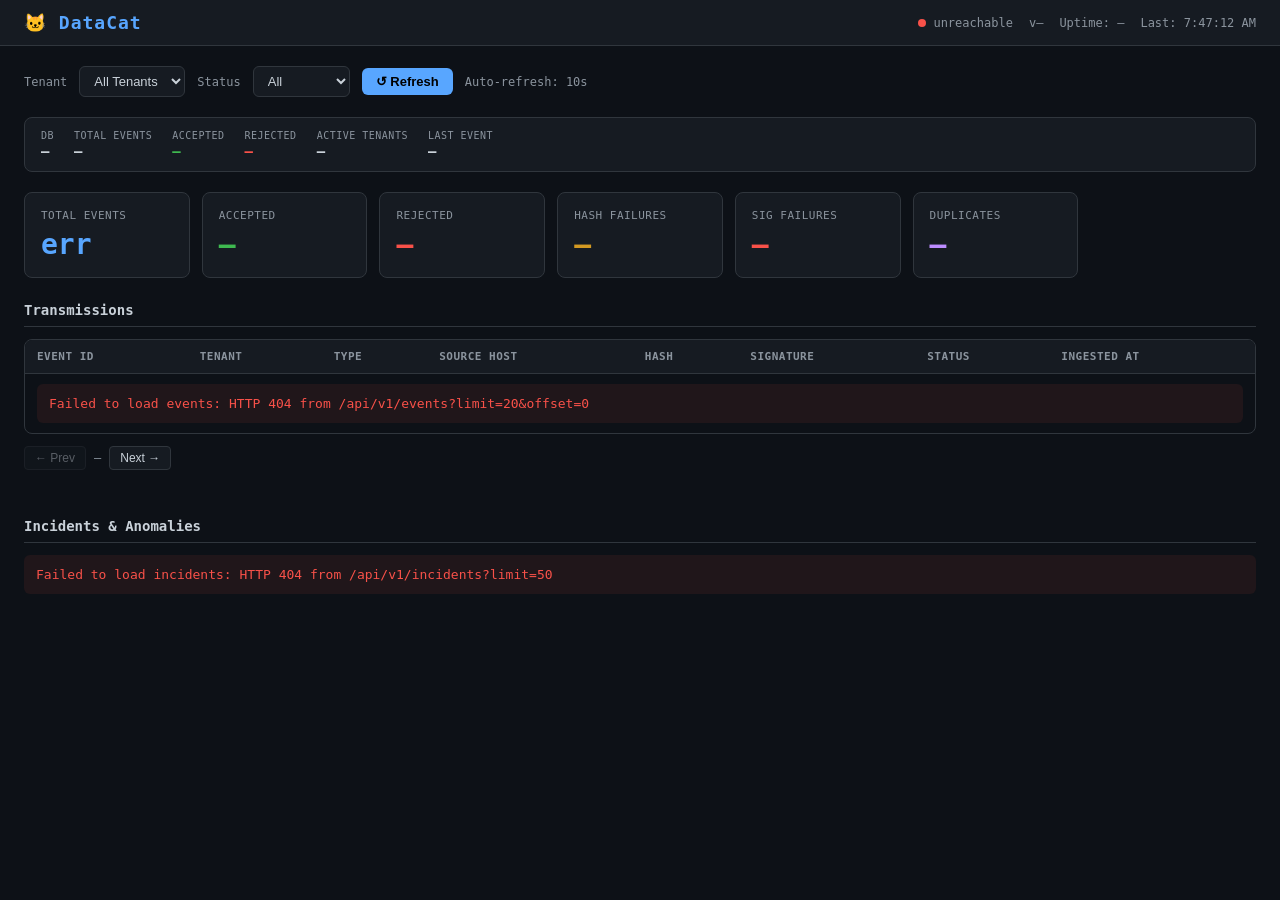
==== dashboard/index.html @ 888fab98 "feat: complete backend, verification, dashboard API, UI and tests - Phase 0: .gitignore, requirement" ====
<!DOCTYPE html>
<html lang="en">
<head>
<meta charset="UTF-8">
<meta name="viewport" content="width=device-width, initial-scale=1.0">
<title>DataCat — Privacy-First Observability</title>
<style>
  :root {
    --bg: #0d1117; --surface: #161b22; --border: #30363d;
    --text: #c9d1d9; --muted: #8b949e; --accent: #58a6ff;
    --green: #3fb950; --red: #f85149; --yellow: #d29922;
    --purple: #bc8cff;
  }
  * { box-sizing: border-box; margin: 0; padding: 0; }
  body { background: var(--bg); color: var(--text); font-family: -apple-system, BlinkMacSystemFont, 'Segoe UI', monospace; font-size: 14px; }

  /* Layout */
  header { background: var(--surface); border-bottom: 1px solid var(--border); padding: 12px 24px; display: flex; align-items: center; justify-content: space-between; }
  header h1 { font-size: 18px; color: var(--accent); letter-spacing: 1px; }
  header .meta { color: var(--muted); font-size: 12px; display: flex; gap: 16px; align-items: center; }
  #status-dot { width: 8px; height: 8px; border-radius: 50%; background: var(--muted); display: inline-block; }
  #status-dot.ok { background: var(--green); box-shadow: 0 0 6px var(--green); }
  #status-dot.degraded { background: var(--yellow); }
  #status-dot.error { background: var(--red); }

  main { padding: 20px 24px; max-width: 1400px; margin: 0 auto; }

  /* Tenant selector */
  .toolbar { display: flex; gap: 12px; align-items: center; margin-bottom: 20px; flex-wrap: wrap; }
  .toolbar label { color: var(--muted); font-size: 12px; }
  select, input[type=text] {
    background: var(--surface); border: 1px solid var(--border); color: var(--text);
    border-radius: 6px; padding: 6px 10px; font-size: 13px; outline: none;
  }
  select:focus, input:focus { border-color: var(--accent); }
  button.refresh {
    background: var(--accent); color: #000; border: none; border-radius: 6px;
    padding: 6px 14px; font-size: 13px; cursor: pointer; font-weight: 600;
  }
  button.refresh:hover { opacity: 0.85; }
  #auto-label { color: var(--muted); font-size: 12px; }

  /* Stats cards */
  .cards { display: grid; grid-template-columns: repeat(auto-fill, minmax(160px, 1fr)); gap: 12px; margin-bottom: 24px; }
  .card { background: var(--surface); border: 1px solid var(--border); border-radius: 8px; padding: 16px; }
  .card .label { font-size: 11px; color: var(--muted); text-transform: uppercase; letter-spacing: 0.5px; margin-bottom: 6px; }
  .card .value { font-size: 28px; font-weight: 700; }
  .card.green .value { color: var(--green); }
  .card.red .value { color: var(--red); }
  .card.yellow .value { color: var(--yellow); }
  .card.purple .value { color: var(--purple); }
  .card.blue .value { color: var(--accent); }

  /* Section headers */
  .section { margin-bottom: 28px; }
  .section h2 { font-size: 14px; font-weight: 600; color: var(--text); margin-bottom: 12px; border-bottom: 1px solid var(--border); padding-bottom: 8px; }

  /* Tables */
  .table-wrap { overflow-x: auto; border: 1px solid var(--border); border-radius: 8px; }
  table { width: 100%; border-collapse: collapse; }
  th { background: var(--surface); color: var(--muted); font-size: 11px; text-transform: uppercase; letter-spacing: 0.5px; padding: 10px 12px; text-align: left; border-bottom: 1px solid var(--border); }
  td { padding: 10px 12px; border-bottom: 1px solid #21262d; font-size: 13px; }
  tr:last-child td { border-bottom: none; }
  tr:hover td { background: #1c2128; }
  .mono { font-family: monospace; font-size: 12px; color: var(--muted); }

  /* Badges */
  .badge { display: inline-flex; align-items: center; gap: 4px; padding: 2px 8px; border-radius: 12px; font-size: 11px; font-weight: 600; }
  .badge.ok { background: rgba(63,185,80,.15); color: var(--green); }
  .badge.fail { background: rgba(248,81,73,.15); color: var(--red); }
  .badge.warn { background: rgba(210,153,34,.15); color: var(--yellow); }
  .badge.dup { background: rgba(188,140,255,.15); color: var(--purple); }

  /* Incidents */
  .incident-list { display: flex; flex-direction: column; gap: 8px; }
  .incident-item { background: var(--surface); border: 1px solid var(--border); border-left: 3px solid var(--red); border-radius: 6px; padding: 12px; display: flex; gap: 12px; align-items: flex-start; flex-wrap: wrap; }
  .incident-item.dup { border-left-color: var(--purple); }
  .incident-item.hash { border-left-color: var(--yellow); }
  .incident-meta { flex: 1; min-width: 200px; }
  .incident-meta .eid { font-family: monospace; font-size: 11px; color: var(--muted); }
  .incident-meta .host { font-size: 12px; margin-top: 2px; }
  .incident-time { font-size: 11px; color: var(--muted); white-space: nowrap; }

  /* Pagination */
  .pagination { display: flex; gap: 8px; align-items: center; margin-top: 12px; }
  .pagination button { background: var(--surface); border: 1px solid var(--border); color: var(--text); border-radius: 4px; padding: 4px 10px; cursor: pointer; font-size: 12px; }
  .pagination button:disabled { opacity: 0.4; cursor: default; }
  .pagination span { color: var(--muted); font-size: 12px; }

  /* Loader */
  .loading { color: var(--muted); font-size: 13px; padding: 20px; text-align: center; }
  .error-msg { color: var(--red); font-size: 13px; padding: 12px; background: rgba(248,81,73,.08); border-radius: 6px; }

  /* Health bar */
  .health-bar { display: flex; gap: 20px; align-items: center; background: var(--surface); border: 1px solid var(--border); border-radius: 8px; padding: 12px 16px; margin-bottom: 20px; flex-wrap: wrap; }
  .health-bar .item { display: flex; flex-direction: column; gap: 2px; }
  .health-bar .item .k { font-size: 10px; color: var(--muted); text-transform: uppercase; letter-spacing: 0.5px; }
  .health-bar .item .v { font-size: 14px; font-weight: 600; }

  .grid2 { display: grid; grid-template-columns: 1fr 1fr; gap: 20px; }
  @media(max-width: 900px) { .grid2 { grid-template-columns: 1fr; } }
</style>
</head>
<body>

<header>
  <h1>🐱 DataCat</h1>
  <div class="meta">
    <span><span id="status-dot"></span> <span id="platform-status">connecting…</span></span>
    <span>v<span id="platform-version">—</span></span>
    <span>Uptime: <span id="platform-uptime">—</span></span>
    <span id="last-refresh" style="color:var(--muted)"></span>
  </div>
</header>

<main>
  <!-- Toolbar -->
  <div class="toolbar">
    <label>Tenant</label>
    <select id="tenant-select"><option value="">All Tenants</option></select>
    <label>Status</label>
    <select id="status-filter">
      <option value="all">All</option>
      <option value="accepted">Accepted</option>
      <option value="rejected">Rejected</option>
    </select>
    <button class="refresh" onclick="refreshAll()">↺ Refresh</button>
    <span id="auto-label">Auto-refresh: 10s</span>
  </div>

  <!-- Health bar -->
  <div class="health-bar" id="health-bar">
    <div class="item"><div class="k">DB</div><div class="v" id="hb-db">—</div></div>
    <div class="item"><div class="k">Total Events</div><div class="v" id="hb-total">—</div></div>
    <div class="item"><div class="k">Accepted</div><div class="v" style="color:var(--green)" id="hb-accepted">—</div></div>
    <div class="item"><div class="k">Rejected</div><div class="v" style="color:var(--red)" id="hb-rejected">—</div></div>
    <div class="item"><div class="k">Active Tenants</div><div class="v" id="hb-tenants">—</div></div>
    <div class="item"><div class="k">Last Event</div><div class="v" id="hb-last">—</div></div>
  </div>

  <!-- Summary cards -->
  <div class="cards">
    <div class="card blue"><div class="label">Total Events</div><div class="value" id="c-total">—</div></div>
    <div class="card green"><div class="label">Accepted</div><div class="value" id="c-accepted">—</div></div>
    <div class="card red"><div class="label">Rejected</div><div class="value" id="c-rejected">—</div></div>
    <div class="card yellow"><div class="label">Hash Failures</div><div class="value" id="c-hash">—</div></div>
    <div class="card red"><div class="label">Sig Failures</div><div class="value" id="c-sig">—</div></div>
    <div class="card purple"><div class="label">Duplicates</div><div class="value" id="c-dup">—</div></div>
  </div>

  <div class="grid2">
    <!-- Events table -->
    <div class="section" style="grid-column:1/-1">
      <h2>Transmissions</h2>
      <div class="table-wrap">
        <table id="events-table">
          <thead>
            <tr>
              <th>Event ID</th>
              <th>Tenant</th>
              <th>Type</th>
              <th>Source Host</th>
              <th>Hash</th>
              <th>Signature</th>
              <th>Status</th>
              <th>Ingested At</th>
            </tr>
          </thead>
          <tbody id="events-body"><tr><td colspan="8" class="loading">Loading…</td></tr></tbody>
        </table>
      </div>
      <div class="pagination">
        <button id="btn-prev" onclick="prevPage()" disabled>← Prev</button>
        <span id="page-info">—</span>
        <button id="btn-next" onclick="nextPage()">Next →</button>
      </div>
    </div>

    <!-- Incidents -->
    <div class="section" style="grid-column:1/-1">
      <h2>Incidents &amp; Anomalies</h2>
      <div id="incidents-container" class="incident-list"><div class="loading">Loading…</div></div>
    </div>
  </div>
</main>

<script>
const API = '';  // same origin
let currentPage = 0;
const PAGE_SIZE = 20;
let currentTenant = '';
let currentStatus = 'all';
let _knownTenants = new Set();

// ── Fetch helpers ──────────────────────────────────────────────────────────

async function apiFetch(path) {
  const resp = await fetch(API + path);
  if (!resp.ok) throw new Error(`HTTP ${resp.status} from ${path}`);
  return resp.json();
}

function tenantParam(prefix = '?') {
  if (!currentTenant) return '';
  return `${prefix}tenant_id=${encodeURIComponent(currentTenant)}`;
}

// ── Health ─────────────────────────────────────────────────────────────────

async function loadHealth() {
  try {
    const h = await apiFetch('/api/v1/health');
    const dot = document.getElementById('status-dot');
    dot.className = h.status === 'ok' ? 'ok' : (h.status === 'degraded' ? 'degraded' : 'error');
    document.getElementById('platform-status').textContent = h.status;
    document.getElementById('platform-version').textContent = h.version;
    const up = h.uptime_seconds;
    const hh = Math.floor(up / 3600), mm = Math.floor((up % 3600) / 60), ss = Math.floor(up % 60);
    document.getElementById('platform-uptime').textContent =
      `${hh}h ${mm}m ${ss}s`;
    document.getElementById('hb-db').textContent = h.db;
    document.getElementById('hb-db').style.color = h.db === 'connected' ? 'var(--green)' : 'var(--red)';
  } catch(e) {
    document.getElementById('platform-status').textContent = 'unreachable';
    document.getElementById('status-dot').className = 'error';
  }
}

// ── Stats ──────────────────────────────────────────────────────────────────

async function loadStats() {
  try {
    const s = await apiFetch('/api/v1/stats' + tenantParam('?'));
    document.getElementById('c-total').textContent    = s.total_events;
    document.getElementById('c-accepted').textContent = s.accepted;
    document.getElementById('c-rejected').textContent = s.rejected;
    document.getElementById('c-hash').textContent     = s.hash_failures;
    document.getElementById('c-sig').textContent      = s.signature_failures;
    document.getElementById('c-dup').textContent      = s.duplicate_rejections;
    document.getElementById('hb-total').textContent    = s.total_events;
    document.getElementById('hb-accepted').textContent = s.accepted;
    document.getElementById('hb-rejected').textContent = s.rejected;
    document.getElementById('hb-tenants').textContent  = s.tenants_active;
    document.getElementById('hb-last').textContent     = s.last_event_at
      ? new Date(s.last_event_at).toLocaleTimeString() : '—';
  } catch(e) {
    document.getElementById('c-total').textContent = 'err';
  }
}

// ── Events table ───────────────────────────────────────────────────────────

function statusBadge(status) {
  return status === 'accepted'
    ? '<span class="badge ok">✓ accepted</span>'
    : '<span class="badge fail">✗ rejected</span>';
}
function boolBadge(v) {
  return v
    ? '<span class="badge ok">✓</span>'
    : '<span class="badge fail">✗</span>';
}
function shortId(id) {
  return `<span class="mono" title="${id}">${id.slice(0,8)}…</span>`;
}

async function loadEvents() {
  const offset = currentPage * PAGE_SIZE;
  const params = new URLSearchParams({ limit: PAGE_SIZE, offset });
  if (currentTenant) params.set('tenant_id', currentTenant);
  if (currentStatus !== 'all') params.set('status', currentStatus);

  const tbody = document.getElementById('events-body');
  tbody.innerHTML = '<tr><td colspan="8" class="loading">Loading…</td></tr>';

  try {
    const data = await apiFetch(`/api/v1/events?${params}`);
    if (data.events.length === 0) {
      tbody.innerHTML = '<tr><td colspan="8" class="loading" style="color:var(--muted)">No events yet. Send a POST to /api/v1/ingest to get started.</td></tr>';
    } else {
      tbody.innerHTML = data.events.map(e => `
        <tr>
          <td>${shortId(e.event_id)}</td>
          <td>${shortId(e.tenant_id)}</td>
          <td><span class="mono">${e.event_type}</span></td>
          <td>${e.source_host}</td>
          <td>${boolBadge(e.hash_verified)}</td>
          <td>${boolBadge(e.signature_verified)}</td>
          <td>${statusBadge(e.status)}</td>
          <td class="mono">${e.ingested_at.replace('T',' ').replace('Z','')}</td>
        </tr>
      `).join('');

      // Collect tenants for selector
      data.events.forEach(e => {
        if (!_knownTenants.has(e.tenant_id)) {
          _knownTenants.add(e.tenant_id);
          populateTenantSelect();
        }
      });
    }

    // Pagination controls
    const total = data.total;
    const totalPages = Math.max(1, Math.ceil(total / PAGE_SIZE));
    document.getElementById('page-info').textContent =
      `Page ${currentPage + 1} of ${totalPages} (${total} total)`;
    document.getElementById('btn-prev').disabled = currentPage === 0;
    document.getElementById('btn-next').disabled = (currentPage + 1) >= totalPages;
  } catch(e) {
    tbody.innerHTML = `<tr><td colspan="8"><div class="error-msg">Failed to load events: ${e.message}</div></td></tr>`;
  }
}

// ── Incidents ─────────────────────────────────────────────────────────────

function incidentClass(type) {
  if (type === 'duplicate') return 'dup';
  if (type === 'hash_mismatch') return 'hash';
  return '';
}
function incidentBadge(type) {
  const labels = {
    signature_failure: { cls: 'fail', text: '⚠ Signature Failure' },
    hash_mismatch:     { cls: 'warn', text: '⚠ Hash Mismatch' },
    duplicate:         { cls: 'dup',  text: '⊘ Duplicate' },
    unknown:           { cls: 'fail', text: '? Unknown' },
  };
  const l = labels[type] || labels.unknown;
  return `<span class="badge ${l.cls}">${l.text}</span>`;
}

async function loadIncidents() {
  const params = new URLSearchParams({ limit: 50 });
  if (currentTenant) params.set('tenant_id', currentTenant);
  const container = document.getElementById('incidents-container');
  container.innerHTML = '<div class="loading">Loading…</div>';

  try {
    const data = await apiFetch(`/api/v1/incidents?${params}`);
    if (data.incidents.length === 0) {
      container.innerHTML = '<div class="loading" style="color:var(--green)">✓ No incidents recorded</div>';
    } else {
      container.innerHTML = data.incidents.map(inc => `
        <div class="incident-item ${incidentClass(inc.incident_type)}">
          <div class="incident-meta">
            ${incidentBadge(inc.incident_type)}
            <div class="eid">${inc.event_id}</div>
            <div class="host">${inc.source_host} · <span class="mono">${inc.incident_type}</span></div>
            <div style="font-size:11px;color:var(--muted);margin-top:2px">${inc.detail}</div>
          </div>
          <div class="incident-time">${inc.timestamp.replace('T',' ').replace('Z','')}</div>
        </div>
      `).join('');
    }
  } catch(e) {
    container.innerHTML = `<div class="error-msg">Failed to load incidents: ${e.message}</div>`;
  }
}

// ── Tenant selector ────────────────────────────────────────────────────────

function populateTenantSelect() {
  const sel = document.getElementById('tenant-select');
  const current = sel.value;
  sel.innerHTML = '<option value="">All Tenants</option>';
  _knownTenants.forEach(tid => {
    const opt = document.createElement('option');
    opt.value = tid;
    opt.textContent = tid.slice(0, 8) + '…';
    opt.title = tid;
    if (tid === current) opt.selected = true;
    sel.appendChild(opt);
  });
}

document.getElementById('tenant-select').addEventListener('change', e => {
  currentTenant = e.target.value;
  currentPage = 0;
  refreshAll();
});
document.getElementById('status-filter').addEventListener('change', e => {
  currentStatus = e.target.value;
  currentPage = 0;
  loadEvents();
});

// ── Pagination ─────────────────────────────────────────────────────────────

function prevPage() { if (currentPage > 0) { currentPage--; loadEvents(); } }
function nextPage() { currentPage++; loadEvents(); }

// ── Full refresh ───────────────────────────────────────────────────────────

async function refreshAll() {
  await Promise.all([loadHealth(), loadStats(), loadEvents(), loadIncidents()]);
  document.getElementById('last-refresh').textContent =
    'Last: ' + new Date().toLocaleTimeString();
}

// ── Auto-refresh ───────────────────────────────────────────────────────────

refreshAll();
setInterval(refreshAll, 10_000);
</script>
</body>
</html>
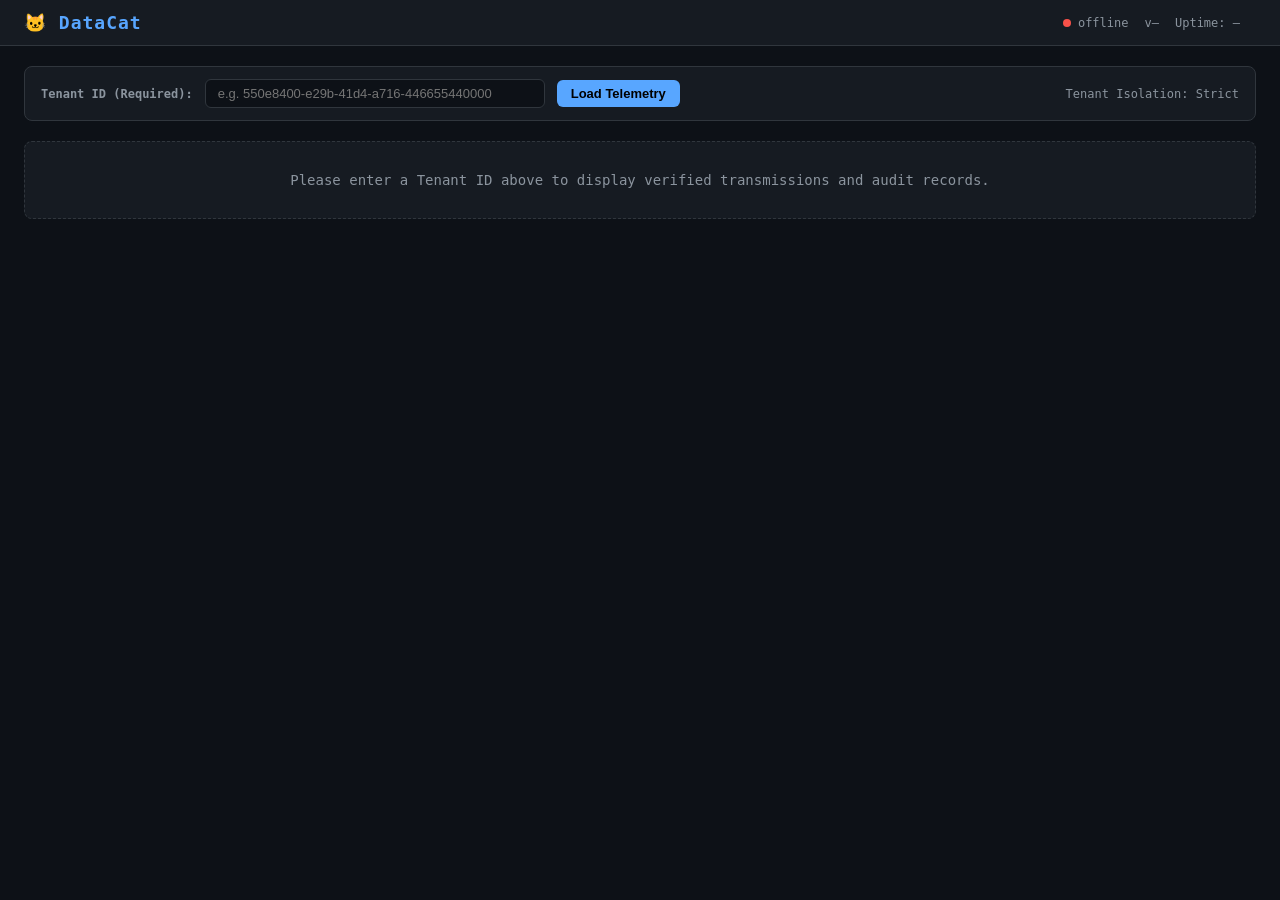
==== commit 9c5b8732: "feat(core): implement domain-separated signature verification, tenant-scoped queries, and privacy-fi" ====
--- a/dashboard/index.html
+++ b/dashboard/index.html
@@ -14,7 +14,6 @@
   * { box-sizing: border-box; margin: 0; padding: 0; }
   body { background: var(--bg); color: var(--text); font-family: -apple-system, BlinkMacSystemFont, 'Segoe UI', monospace; font-size: 14px; }
 
-  /* Layout */
   header { background: var(--surface); border-bottom: 1px solid var(--border); padding: 12px 24px; display: flex; align-items: center; justify-content: space-between; }
   header h1 { font-size: 18px; color: var(--accent); letter-spacing: 1px; }
   header .meta { color: var(--muted); font-size: 12px; display: flex; gap: 16px; align-items: center; }
@@ -25,22 +24,20 @@
 
   main { padding: 20px 24px; max-width: 1400px; margin: 0 auto; }
 
-  /* Tenant selector */
-  .toolbar { display: flex; gap: 12px; align-items: center; margin-bottom: 20px; flex-wrap: wrap; }
-  .toolbar label { color: var(--muted); font-size: 12px; }
-  select, input[type=text] {
-    background: var(--surface); border: 1px solid var(--border); color: var(--text);
-    border-radius: 6px; padding: 6px 10px; font-size: 13px; outline: none;
-  }
-  select:focus, input:focus { border-color: var(--accent); }
+  .toolbar { display: flex; gap: 12px; align-items: center; margin-bottom: 20px; flex-wrap: wrap; background: var(--surface); padding: 12px 16px; border-radius: 8px; border: 1px solid var(--border); }
+  .toolbar label { color: var(--muted); font-size: 12px; font-weight: 600; }
+  input[type=text] {
+    background: var(--bg); border: 1px solid var(--border); color: var(--text);
+    border-radius: 6px; padding: 6px 12px; font-size: 13px; outline: none; width: 340px;
+  }
+  input:focus { border-color: var(--accent); }
   button.refresh {
     background: var(--accent); color: #000; border: none; border-radius: 6px;
     padding: 6px 14px; font-size: 13px; cursor: pointer; font-weight: 600;
   }
   button.refresh:hover { opacity: 0.85; }
-  #auto-label { color: var(--muted); font-size: 12px; }
-
-  /* Stats cards */
+  #auto-label { color: var(--muted); font-size: 12px; margin-left: auto; }
+
   .cards { display: grid; grid-template-columns: repeat(auto-fill, minmax(160px, 1fr)); gap: 12px; margin-bottom: 24px; }
   .card { background: var(--surface); border: 1px solid var(--border); border-radius: 8px; padding: 16px; }
   .card .label { font-size: 11px; color: var(--muted); text-transform: uppercase; letter-spacing: 0.5px; margin-bottom: 6px; }
@@ -51,11 +48,9 @@
   .card.purple .value { color: var(--purple); }
   .card.blue .value { color: var(--accent); }
 
-  /* Section headers */
   .section { margin-bottom: 28px; }
   .section h2 { font-size: 14px; font-weight: 600; color: var(--text); margin-bottom: 12px; border-bottom: 1px solid var(--border); padding-bottom: 8px; }
 
-  /* Tables */
   .table-wrap { overflow-x: auto; border: 1px solid var(--border); border-radius: 8px; }
   table { width: 100%; border-collapse: collapse; }
   th { background: var(--surface); color: var(--muted); font-size: 11px; text-transform: uppercase; letter-spacing: 0.5px; padding: 10px 12px; text-align: left; border-bottom: 1px solid var(--border); }
@@ -64,41 +59,26 @@
   tr:hover td { background: #1c2128; }
   .mono { font-family: monospace; font-size: 12px; color: var(--muted); }
 
-  /* Badges */
   .badge { display: inline-flex; align-items: center; gap: 4px; padding: 2px 8px; border-radius: 12px; font-size: 11px; font-weight: 600; }
   .badge.ok { background: rgba(63,185,80,.15); color: var(--green); }
   .badge.fail { background: rgba(248,81,73,.15); color: var(--red); }
   .badge.warn { background: rgba(210,153,34,.15); color: var(--yellow); }
   .badge.dup { background: rgba(188,140,255,.15); color: var(--purple); }
 
-  /* Incidents */
   .incident-list { display: flex; flex-direction: column; gap: 8px; }
-  .incident-item { background: var(--surface); border: 1px solid var(--border); border-left: 3px solid var(--red); border-radius: 6px; padding: 12px; display: flex; gap: 12px; align-items: flex-start; flex-wrap: wrap; }
+  .incident-item { background: var(--surface); border: 1px solid var(--border); border-left: 3px solid var(--red); border-radius: 6px; padding: 12px; display: flex; gap: 12px; align-items: flex-start; }
   .incident-item.dup { border-left-color: var(--purple); }
   .incident-item.hash { border-left-color: var(--yellow); }
-  .incident-meta { flex: 1; min-width: 200px; }
+  .incident-meta { flex: 1; }
   .incident-meta .eid { font-family: monospace; font-size: 11px; color: var(--muted); }
-  .incident-meta .host { font-size: 12px; margin-top: 2px; }
-  .incident-time { font-size: 11px; color: var(--muted); white-space: nowrap; }
-
-  /* Pagination */
+  .incident-time { font-size: 11px; color: var(--muted); }
+
   .pagination { display: flex; gap: 8px; align-items: center; margin-top: 12px; }
   .pagination button { background: var(--surface); border: 1px solid var(--border); color: var(--text); border-radius: 4px; padding: 4px 10px; cursor: pointer; font-size: 12px; }
   .pagination button:disabled { opacity: 0.4; cursor: default; }
-  .pagination span { color: var(--muted); font-size: 12px; }
-
-  /* Loader */
+
   .loading { color: var(--muted); font-size: 13px; padding: 20px; text-align: center; }
-  .error-msg { color: var(--red); font-size: 13px; padding: 12px; background: rgba(248,81,73,.08); border-radius: 6px; }
-
-  /* Health bar */
-  .health-bar { display: flex; gap: 20px; align-items: center; background: var(--surface); border: 1px solid var(--border); border-radius: 8px; padding: 12px 16px; margin-bottom: 20px; flex-wrap: wrap; }
-  .health-bar .item { display: flex; flex-direction: column; gap: 2px; }
-  .health-bar .item .k { font-size: 10px; color: var(--muted); text-transform: uppercase; letter-spacing: 0.5px; }
-  .health-bar .item .v { font-size: 14px; font-weight: 600; }
-
-  .grid2 { display: grid; grid-template-columns: 1fr 1fr; gap: 20px; }
-  @media(max-width: 900px) { .grid2 { grid-template-columns: 1fr; } }
+  .empty-banner { background: var(--surface); border: 1px dashed var(--border); border-radius: 8px; padding: 30px; text-align: center; color: var(--muted); margin-bottom: 20px; }
 </style>
 </head>
 <body>
@@ -109,299 +89,178 @@
     <span><span id="status-dot"></span> <span id="platform-status">connecting…</span></span>
     <span>v<span id="platform-version">—</span></span>
     <span>Uptime: <span id="platform-uptime">—</span></span>
-    <span id="last-refresh" style="color:var(--muted)"></span>
+    <span id="last-refresh"></span>
   </div>
 </header>
 
 <main>
-  <!-- Toolbar -->
   <div class="toolbar">
-    <label>Tenant</label>
-    <select id="tenant-select"><option value="">All Tenants</option></select>
-    <label>Status</label>
-    <select id="status-filter">
-      <option value="all">All</option>
-      <option value="accepted">Accepted</option>
-      <option value="rejected">Rejected</option>
-    </select>
-    <button class="refresh" onclick="refreshAll()">↺ Refresh</button>
-    <span id="auto-label">Auto-refresh: 10s</span>
-  </div>
-
-  <!-- Health bar -->
-  <div class="health-bar" id="health-bar">
-    <div class="item"><div class="k">DB</div><div class="v" id="hb-db">—</div></div>
-    <div class="item"><div class="k">Total Events</div><div class="v" id="hb-total">—</div></div>
-    <div class="item"><div class="k">Accepted</div><div class="v" style="color:var(--green)" id="hb-accepted">—</div></div>
-    <div class="item"><div class="k">Rejected</div><div class="v" style="color:var(--red)" id="hb-rejected">—</div></div>
-    <div class="item"><div class="k">Active Tenants</div><div class="v" id="hb-tenants">—</div></div>
-    <div class="item"><div class="k">Last Event</div><div class="v" id="hb-last">—</div></div>
-  </div>
-
-  <!-- Summary cards -->
-  <div class="cards">
-    <div class="card blue"><div class="label">Total Events</div><div class="value" id="c-total">—</div></div>
-    <div class="card green"><div class="label">Accepted</div><div class="value" id="c-accepted">—</div></div>
-    <div class="card red"><div class="label">Rejected</div><div class="value" id="c-rejected">—</div></div>
-    <div class="card yellow"><div class="label">Hash Failures</div><div class="value" id="c-hash">—</div></div>
-    <div class="card red"><div class="label">Sig Failures</div><div class="value" id="c-sig">—</div></div>
-    <div class="card purple"><div class="label">Duplicates</div><div class="value" id="c-dup">—</div></div>
-  </div>
-
-  <div class="grid2">
-    <!-- Events table -->
-    <div class="section" style="grid-column:1/-1">
-      <h2>Transmissions</h2>
+    <label for="tenant-input">Tenant ID (Required):</label>
+    <input type="text" id="tenant-input" placeholder="e.g. 550e8400-e29b-41d4-a716-446655440000" />
+    <button class="refresh" onclick="onTenantApply()">Load Telemetry</button>
+    <span id="auto-label">Tenant Isolation: Strict</span>
+  </div>
+
+  <div id="tenant-prompt" class="empty-banner">
+    Please enter a Tenant ID above to display verified transmissions and audit records.
+  </div>
+
+  <div id="dashboard-content" style="display:none;">
+    <div class="cards">
+      <div class="card blue"><div class="label">Total Events</div><div class="value" id="c-total">0</div></div>
+      <div class="card green"><div class="label">Accepted</div><div class="value" id="c-accepted">0</div></div>
+      <div class="card red"><div class="label">Rejected</div><div class="value" id="c-rejected">0</div></div>
+      <div class="card yellow"><div class="label">Hash Failures</div><div class="value" id="c-hash">0</div></div>
+      <div class="card red"><div class="label">Sig Failures</div><div class="value" id="c-sig">0</div></div>
+      <div class="card purple"><div class="label">Duplicates</div><div class="value" id="c-dup">0</div></div>
+    </div>
+
+    <div class="section">
+      <h2>Verified Transmissions</h2>
       <div class="table-wrap">
-        <table id="events-table">
+        <table>
           <thead>
             <tr>
               <th>Event ID</th>
-              <th>Tenant</th>
               <th>Type</th>
-              <th>Source Host</th>
-              <th>Hash</th>
-              <th>Signature</th>
+              <th>Host</th>
+              <th>Hash Verified</th>
+              <th>Sig Verified</th>
               <th>Status</th>
               <th>Ingested At</th>
             </tr>
           </thead>
-          <tbody id="events-body"><tr><td colspan="8" class="loading">Loading…</td></tr></tbody>
+          <tbody id="events-body"><tr><td colspan="7" class="loading">Loading…</td></tr></tbody>
         </table>
       </div>
       <div class="pagination">
         <button id="btn-prev" onclick="prevPage()" disabled>← Prev</button>
-        <span id="page-info">—</span>
+        <span id="page-info" style="color:var(--muted);font-size:12px;">—</span>
         <button id="btn-next" onclick="nextPage()">Next →</button>
       </div>
     </div>
 
-    <!-- Incidents -->
-    <div class="section" style="grid-column:1/-1">
-      <h2>Incidents &amp; Anomalies</h2>
+    <div class="section">
+      <h2>Sanitized Rejection &amp; Incident Audit</h2>
       <div id="incidents-container" class="incident-list"><div class="loading">Loading…</div></div>
     </div>
   </div>
 </main>
 
 <script>
-const API = '';  // same origin
 let currentPage = 0;
 const PAGE_SIZE = 20;
-let currentTenant = '';
-let currentStatus = 'all';
-let _knownTenants = new Set();
-
-// ── Fetch helpers ──────────────────────────────────────────────────────────
+let activeTenant = localStorage.getItem('datacat_tenant_id') || '';
+
+if (activeTenant) {
+  document.getElementById('tenant-input').value = activeTenant;
+}
 
 async function apiFetch(path) {
-  const resp = await fetch(API + path);
-  if (!resp.ok) throw new Error(`HTTP ${resp.status} from ${path}`);
+  const resp = await fetch(path);
+  if (!resp.ok) throw new Error(`HTTP ${resp.status}`);
   return resp.json();
 }
-
-function tenantParam(prefix = '?') {
-  if (!currentTenant) return '';
-  return `${prefix}tenant_id=${encodeURIComponent(currentTenant)}`;
-}
-
-// ── Health ─────────────────────────────────────────────────────────────────
 
 async function loadHealth() {
   try {
     const h = await apiFetch('/api/v1/health');
     const dot = document.getElementById('status-dot');
-    dot.className = h.status === 'ok' ? 'ok' : (h.status === 'degraded' ? 'degraded' : 'error');
+    dot.className = h.status === 'ok' ? 'ok' : 'error';
     document.getElementById('platform-status').textContent = h.status;
     document.getElementById('platform-version').textContent = h.version;
-    const up = h.uptime_seconds;
-    const hh = Math.floor(up / 3600), mm = Math.floor((up % 3600) / 60), ss = Math.floor(up % 60);
-    document.getElementById('platform-uptime').textContent =
-      `${hh}h ${mm}m ${ss}s`;
-    document.getElementById('hb-db').textContent = h.db;
-    document.getElementById('hb-db').style.color = h.db === 'connected' ? 'var(--green)' : 'var(--red)';
+    const up = Math.floor(h.uptime_seconds);
+    document.getElementById('platform-uptime').textContent = `${up}s`;
   } catch(e) {
-    document.getElementById('platform-status').textContent = 'unreachable';
     document.getElementById('status-dot').className = 'error';
-  }
-}
-
-// ── Stats ──────────────────────────────────────────────────────────────────
-
-async function loadStats() {
+    document.getElementById('platform-status').textContent = 'offline';
+  }
+}
+
+async function loadTenantData() {
+  if (!activeTenant) {
+    document.getElementById('tenant-prompt').style.display = 'block';
+    document.getElementById('dashboard-content').style.display = 'none';
+    return;
+  }
+  document.getElementById('tenant-prompt').style.display = 'none';
+  document.getElementById('dashboard-content').style.display = 'block';
+
   try {
-    const s = await apiFetch('/api/v1/stats' + tenantParam('?'));
-    document.getElementById('c-total').textContent    = s.total_events;
-    document.getElementById('c-accepted').textContent = s.accepted;
-    document.getElementById('c-rejected').textContent = s.rejected;
-    document.getElementById('c-hash').textContent     = s.hash_failures;
-    document.getElementById('c-sig').textContent      = s.signature_failures;
-    document.getElementById('c-dup').textContent      = s.duplicate_rejections;
-    document.getElementById('hb-total').textContent    = s.total_events;
-    document.getElementById('hb-accepted').textContent = s.accepted;
-    document.getElementById('hb-rejected').textContent = s.rejected;
-    document.getElementById('hb-tenants').textContent  = s.tenants_active;
-    document.getElementById('hb-last').textContent     = s.last_event_at
-      ? new Date(s.last_event_at).toLocaleTimeString() : '—';
-  } catch(e) {
-    document.getElementById('c-total').textContent = 'err';
-  }
-}
-
-// ── Events table ───────────────────────────────────────────────────────────
-
-function statusBadge(status) {
-  return status === 'accepted'
-    ? '<span class="badge ok">✓ accepted</span>'
-    : '<span class="badge fail">✗ rejected</span>';
-}
-function boolBadge(v) {
-  return v
-    ? '<span class="badge ok">✓</span>'
-    : '<span class="badge fail">✗</span>';
-}
-function shortId(id) {
-  return `<span class="mono" title="${id}">${id.slice(0,8)}…</span>`;
-}
-
-async function loadEvents() {
-  const offset = currentPage * PAGE_SIZE;
-  const params = new URLSearchParams({ limit: PAGE_SIZE, offset });
-  if (currentTenant) params.set('tenant_id', currentTenant);
-  if (currentStatus !== 'all') params.set('status', currentStatus);
-
-  const tbody = document.getElementById('events-body');
-  tbody.innerHTML = '<tr><td colspan="8" class="loading">Loading…</td></tr>';
-
-  try {
-    const data = await apiFetch(`/api/v1/events?${params}`);
-    if (data.events.length === 0) {
-      tbody.innerHTML = '<tr><td colspan="8" class="loading" style="color:var(--muted)">No events yet. Send a POST to /api/v1/ingest to get started.</td></tr>';
+    const tid = encodeURIComponent(activeTenant);
+    const [stats, events, incidents] = await Promise.all([
+      apiFetch(`/api/v1/stats?tenant_id=${tid}`),
+      apiFetch(`/api/v1/events?tenant_id=${tid}&limit=${PAGE_SIZE}&offset=${currentPage * PAGE_SIZE}`),
+      apiFetch(`/api/v1/incidents?tenant_id=${tid}&limit=50`)
+    ]);
+
+    document.getElementById('c-total').textContent = stats.total_events;
+    document.getElementById('c-accepted').textContent = stats.accepted;
+    document.getElementById('c-rejected').textContent = stats.rejected;
+    document.getElementById('c-hash').textContent = stats.hash_failures;
+    document.getElementById('c-sig').textContent = stats.signature_failures;
+    document.getElementById('c-dup').textContent = stats.duplicate_rejections;
+
+    const tbody = document.getElementById('events-body');
+    if (events.events.length === 0) {
+      tbody.innerHTML = '<tr><td colspan="7" class="loading">No events recorded for this tenant.</td></tr>';
     } else {
-      tbody.innerHTML = data.events.map(e => `
+      tbody.innerHTML = events.events.map(e => `
         <tr>
-          <td>${shortId(e.event_id)}</td>
-          <td>${shortId(e.tenant_id)}</td>
+          <td class="mono">${e.event_id.slice(0, 8)}…</td>
           <td><span class="mono">${e.event_type}</span></td>
           <td>${e.source_host}</td>
-          <td>${boolBadge(e.hash_verified)}</td>
-          <td>${boolBadge(e.signature_verified)}</td>
-          <td>${statusBadge(e.status)}</td>
-          <td class="mono">${e.ingested_at.replace('T',' ').replace('Z','')}</td>
+          <td><span class="badge ok">✓ Verified</span></td>
+          <td><span class="badge ok">✓ Verified</span></td>
+          <td><span class="badge ok">✓ Accepted</span></td>
+          <td class="mono">${e.ingested_at.replace('T', ' ').replace('Z', '')}</td>
         </tr>
       `).join('');
-
-      // Collect tenants for selector
-      data.events.forEach(e => {
-        if (!_knownTenants.has(e.tenant_id)) {
-          _knownTenants.add(e.tenant_id);
-          populateTenantSelect();
-        }
-      });
     }
 
-    // Pagination controls
-    const total = data.total;
-    const totalPages = Math.max(1, Math.ceil(total / PAGE_SIZE));
-    document.getElementById('page-info').textContent =
-      `Page ${currentPage + 1} of ${totalPages} (${total} total)`;
+    const totalPages = Math.max(1, Math.ceil(events.total / PAGE_SIZE));
+    document.getElementById('page-info').textContent = `Page ${currentPage + 1} of ${totalPages} (${events.total} total)`;
     document.getElementById('btn-prev').disabled = currentPage === 0;
     document.getElementById('btn-next').disabled = (currentPage + 1) >= totalPages;
-  } catch(e) {
-    tbody.innerHTML = `<tr><td colspan="8"><div class="error-msg">Failed to load events: ${e.message}</div></td></tr>`;
-  }
-}
-
-// ── Incidents ─────────────────────────────────────────────────────────────
-
-function incidentClass(type) {
-  if (type === 'duplicate') return 'dup';
-  if (type === 'hash_mismatch') return 'hash';
-  return '';
-}
-function incidentBadge(type) {
-  const labels = {
-    signature_failure: { cls: 'fail', text: '⚠ Signature Failure' },
-    hash_mismatch:     { cls: 'warn', text: '⚠ Hash Mismatch' },
-    duplicate:         { cls: 'dup',  text: '⊘ Duplicate' },
-    unknown:           { cls: 'fail', text: '? Unknown' },
-  };
-  const l = labels[type] || labels.unknown;
-  return `<span class="badge ${l.cls}">${l.text}</span>`;
-}
-
-async function loadIncidents() {
-  const params = new URLSearchParams({ limit: 50 });
-  if (currentTenant) params.set('tenant_id', currentTenant);
-  const container = document.getElementById('incidents-container');
-  container.innerHTML = '<div class="loading">Loading…</div>';
-
-  try {
-    const data = await apiFetch(`/api/v1/incidents?${params}`);
-    if (data.incidents.length === 0) {
-      container.innerHTML = '<div class="loading" style="color:var(--green)">✓ No incidents recorded</div>';
+
+    const incContainer = document.getElementById('incidents-container');
+    if (incidents.incidents.length === 0) {
+      incContainer.innerHTML = '<div class="loading" style="color:var(--green)">✓ No rejections or security incidents recorded</div>';
     } else {
-      container.innerHTML = data.incidents.map(inc => `
-        <div class="incident-item ${incidentClass(inc.incident_type)}">
+      incContainer.innerHTML = incidents.incidents.map(inc => `
+        <div class="incident-item ${inc.incident_type === 'duplicate' ? 'dup' : (inc.incident_type === 'hash_mismatch' ? 'hash' : '')}">
           <div class="incident-meta">
-            ${incidentBadge(inc.incident_type)}
-            <div class="eid">${inc.event_id}</div>
-            <div class="host">${inc.source_host} · <span class="mono">${inc.incident_type}</span></div>
-            <div style="font-size:11px;color:var(--muted);margin-top:2px">${inc.detail}</div>
+            <span class="badge fail">${inc.incident_type}</span>
+            <div class="eid" style="margin-top:4px">${inc.event_id}</div>
+            <div style="font-size:12px;margin-top:2px">${inc.source_host} · Detail: <strong>${inc.detail}</strong></div>
           </div>
-          <div class="incident-time">${inc.timestamp.replace('T',' ').replace('Z','')}</div>
+          <div class="incident-time">${inc.timestamp ? inc.timestamp.replace('T', ' ').replace('Z', '') : ''}</div>
         </div>
       `).join('');
     }
+
+    document.getElementById('last-refresh').textContent = `Updated: ${new Date().toLocaleTimeString()}`;
   } catch(e) {
-    container.innerHTML = `<div class="error-msg">Failed to load incidents: ${e.message}</div>`;
-  }
-}
-
-// ── Tenant selector ────────────────────────────────────────────────────────
-
-function populateTenantSelect() {
-  const sel = document.getElementById('tenant-select');
-  const current = sel.value;
-  sel.innerHTML = '<option value="">All Tenants</option>';
-  _knownTenants.forEach(tid => {
-    const opt = document.createElement('option');
-    opt.value = tid;
-    opt.textContent = tid.slice(0, 8) + '…';
-    opt.title = tid;
-    if (tid === current) opt.selected = true;
-    sel.appendChild(opt);
-  });
-}
-
-document.getElementById('tenant-select').addEventListener('change', e => {
-  currentTenant = e.target.value;
-  currentPage = 0;
-  refreshAll();
-});
-document.getElementById('status-filter').addEventListener('change', e => {
-  currentStatus = e.target.value;
-  currentPage = 0;
-  loadEvents();
-});
-
-// ── Pagination ─────────────────────────────────────────────────────────────
-
-function prevPage() { if (currentPage > 0) { currentPage--; loadEvents(); } }
-function nextPage() { currentPage++; loadEvents(); }
-
-// ── Full refresh ───────────────────────────────────────────────────────────
-
-async function refreshAll() {
-  await Promise.all([loadHealth(), loadStats(), loadEvents(), loadIncidents()]);
-  document.getElementById('last-refresh').textContent =
-    'Last: ' + new Date().toLocaleTimeString();
-}
-
-// ── Auto-refresh ───────────────────────────────────────────────────────────
-
-refreshAll();
-setInterval(refreshAll, 10_000);
+    console.error(e);
+  }
+}
+
+function onTenantApply() {
+  const val = document.getElementById('tenant-input').value.trim();
+  if (val) {
+    activeTenant = val;
+    localStorage.setItem('datacat_tenant_id', activeTenant);
+    currentPage = 0;
+    loadTenantData();
+  }
+}
+
+function prevPage() { if (currentPage > 0) { currentPage--; loadTenantData(); } }
+function nextPage() { currentPage++; loadTenantData(); }
+
+loadHealth();
+if (activeTenant) { loadTenantData(); }
+setInterval(() => { loadHealth(); if (activeTenant) loadTenantData(); }, 10000);
 </script>
 </body>
 </html>
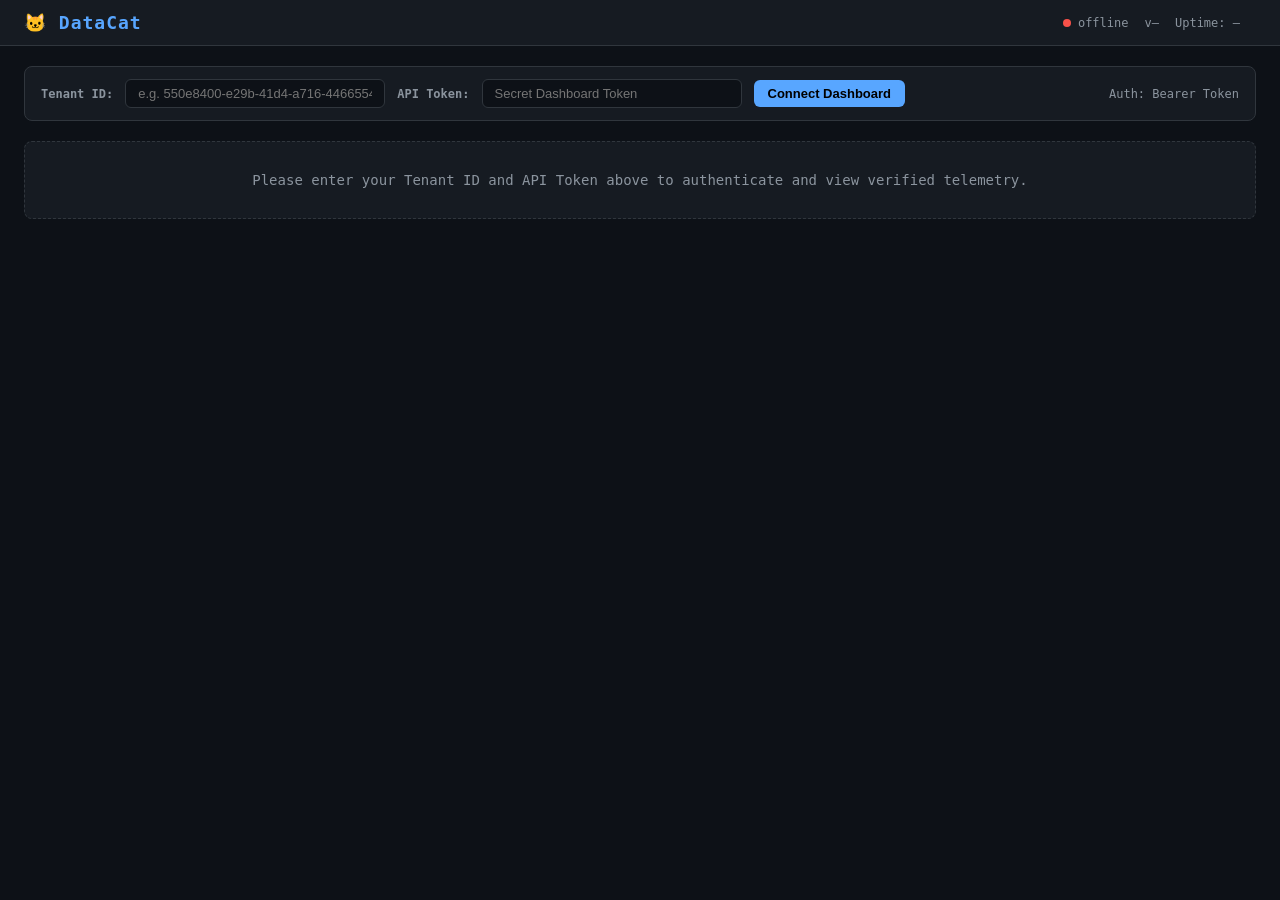
==== commit b5eaeee1: "feat: enforce signature contract, dashboard auth tokens, rejection audit sanitization, XSS protectio" ====
--- a/dashboard/index.html
+++ b/dashboard/index.html
@@ -26,9 +26,9 @@
 
   .toolbar { display: flex; gap: 12px; align-items: center; margin-bottom: 20px; flex-wrap: wrap; background: var(--surface); padding: 12px 16px; border-radius: 8px; border: 1px solid var(--border); }
   .toolbar label { color: var(--muted); font-size: 12px; font-weight: 600; }
-  input[type=text] {
+  input[type=text], input[type=password] {
     background: var(--bg); border: 1px solid var(--border); color: var(--text);
-    border-radius: 6px; padding: 6px 12px; font-size: 13px; outline: none; width: 340px;
+    border-radius: 6px; padding: 6px 12px; font-size: 13px; outline: none; width: 260px;
   }
   input:focus { border-color: var(--accent); }
   button.refresh {
@@ -79,6 +79,7 @@
 
   .loading { color: var(--muted); font-size: 13px; padding: 20px; text-align: center; }
   .empty-banner { background: var(--surface); border: 1px dashed var(--border); border-radius: 8px; padding: 30px; text-align: center; color: var(--muted); margin-bottom: 20px; }
+  .auth-error { color: var(--red); font-size: 13px; margin-top: 8px; display: none; }
 </style>
 </head>
 <body>
@@ -95,14 +96,17 @@
 
 <main>
   <div class="toolbar">
-    <label for="tenant-input">Tenant ID (Required):</label>
+    <label for="tenant-input">Tenant ID:</label>
     <input type="text" id="tenant-input" placeholder="e.g. 550e8400-e29b-41d4-a716-446655440000" />
-    <button class="refresh" onclick="onTenantApply()">Load Telemetry</button>
-    <span id="auto-label">Tenant Isolation: Strict</span>
+    <label for="token-input">API Token:</label>
+    <input type="password" id="token-input" placeholder="Secret Dashboard Token" />
+    <button class="refresh" onclick="onTenantApply()">Connect Dashboard</button>
+    <span id="auto-label">Auth: Bearer Token</span>
+    <div id="auth-error-msg" class="auth-error" style="width:100%;"></div>
   </div>
 
   <div id="tenant-prompt" class="empty-banner">
-    Please enter a Tenant ID above to display verified transmissions and audit records.
+    Please enter your Tenant ID and API Token above to authenticate and view verified telemetry.
   </div>
 
   <div id="dashboard-content" style="display:none;">
@@ -151,20 +155,34 @@
 let currentPage = 0;
 const PAGE_SIZE = 20;
 let activeTenant = localStorage.getItem('datacat_tenant_id') || '';
+let activeToken = localStorage.getItem('datacat_api_token') || '';
 
 if (activeTenant) {
   document.getElementById('tenant-input').value = activeTenant;
 }
+if (activeToken) {
+  document.getElementById('token-input').value = activeToken;
+}
 
 async function apiFetch(path) {
-  const resp = await fetch(path);
-  if (!resp.ok) throw new Error(`HTTP ${resp.status}`);
+  const headers = {};
+  if (activeToken) {
+    headers['Authorization'] = 'Bearer ' + activeToken;
+  }
+  const resp = await fetch(path, { headers });
+  if (!resp.ok) {
+    const errBody = await resp.json().catch(() => ({}));
+    const err = new Error(errBody.detail?.message || `HTTP ${resp.status}`);
+    err.status = resp.status;
+    throw err;
+  }
   return resp.json();
 }
 
 async function loadHealth() {
   try {
-    const h = await apiFetch('/api/v1/health');
+    const resp = await fetch('/api/v1/health');
+    const h = await resp.json();
     const dot = document.getElementById('status-dot');
     dot.className = h.status === 'ok' ? 'ok' : 'error';
     document.getElementById('platform-status').textContent = h.status;
@@ -177,14 +195,21 @@
   }
 }
 
+function clearElement(el) {
+  while (el.firstChild) {
+    el.removeChild(el.firstChild);
+  }
+}
+
 async function loadTenantData() {
-  if (!activeTenant) {
+  const errEl = document.getElementById('auth-error-msg');
+  errEl.style.display = 'none';
+
+  if (!activeTenant || !activeToken) {
     document.getElementById('tenant-prompt').style.display = 'block';
     document.getElementById('dashboard-content').style.display = 'none';
     return;
   }
-  document.getElementById('tenant-prompt').style.display = 'none';
-  document.getElementById('dashboard-content').style.display = 'block';
 
   try {
     const tid = encodeURIComponent(activeTenant);
@@ -194,6 +219,9 @@
       apiFetch(`/api/v1/incidents?tenant_id=${tid}&limit=50`)
     ]);
 
+    document.getElementById('tenant-prompt').style.display = 'none';
+    document.getElementById('dashboard-content').style.display = 'block';
+
     document.getElementById('c-total').textContent = stats.total_events;
     document.getElementById('c-accepted').textContent = stats.accepted;
     document.getElementById('c-rejected').textContent = stats.rejected;
@@ -202,20 +230,64 @@
     document.getElementById('c-dup').textContent = stats.duplicate_rejections;
 
     const tbody = document.getElementById('events-body');
+    clearElement(tbody);
+
     if (events.events.length === 0) {
-      tbody.innerHTML = '<tr><td colspan="7" class="loading">No events recorded for this tenant.</td></tr>';
+      const tr = document.createElement('tr');
+      const td = document.createElement('td');
+      td.colSpan = 7;
+      td.className = 'loading';
+      td.textContent = 'No events recorded for this tenant.';
+      tr.appendChild(td);
+      tbody.appendChild(tr);
     } else {
-      tbody.innerHTML = events.events.map(e => `
-        <tr>
-          <td class="mono">${e.event_id.slice(0, 8)}…</td>
-          <td><span class="mono">${e.event_type}</span></td>
-          <td>${e.source_host}</td>
-          <td><span class="badge ok">✓ Verified</span></td>
-          <td><span class="badge ok">✓ Verified</span></td>
-          <td><span class="badge ok">✓ Accepted</span></td>
-          <td class="mono">${e.ingested_at.replace('T', ' ').replace('Z', '')}</td>
-        </tr>
-      `).join('');
+      events.events.forEach(e => {
+        const tr = document.createElement('tr');
+
+        const tdId = document.createElement('td');
+        tdId.className = 'mono';
+        tdId.textContent = (e.event_id || '').slice(0, 8) + '…';
+        tr.appendChild(tdId);
+
+        const tdType = document.createElement('td');
+        const spanType = document.createElement('span');
+        spanType.className = 'mono';
+        spanType.textContent = e.event_type || '';
+        tdType.appendChild(spanType);
+        tr.appendChild(tdType);
+
+        const tdHost = document.createElement('td');
+        tdHost.textContent = e.source_host || '';
+        tr.appendChild(tdHost);
+
+        const tdHash = document.createElement('td');
+        const spanHash = document.createElement('span');
+        spanHash.className = 'badge ok';
+        spanHash.textContent = '✓ Verified';
+        tdHash.appendChild(spanHash);
+        tr.appendChild(tdHash);
+
+        const tdSig = document.createElement('td');
+        const spanSig = document.createElement('span');
+        spanSig.className = 'badge ok';
+        spanSig.textContent = '✓ Verified';
+        tdSig.appendChild(spanSig);
+        tr.appendChild(tdSig);
+
+        const tdStatus = document.createElement('td');
+        const spanStatus = document.createElement('span');
+        spanStatus.className = 'badge ok';
+        spanStatus.textContent = '✓ Accepted';
+        tdStatus.appendChild(spanStatus);
+        tr.appendChild(tdStatus);
+
+        const tdTime = document.createElement('td');
+        tdTime.className = 'mono';
+        tdTime.textContent = (e.ingested_at || '').replace('T', ' ').replace('Z', '');
+        tr.appendChild(tdTime);
+
+        tbody.appendChild(tr);
+      });
     }
 
     const totalPages = Math.max(1, Math.ceil(events.total / PAGE_SIZE));
@@ -224,34 +296,75 @@
     document.getElementById('btn-next').disabled = (currentPage + 1) >= totalPages;
 
     const incContainer = document.getElementById('incidents-container');
+    clearElement(incContainer);
+
     if (incidents.incidents.length === 0) {
-      incContainer.innerHTML = '<div class="loading" style="color:var(--green)">✓ No rejections or security incidents recorded</div>';
+      const emptyDiv = document.createElement('div');
+      emptyDiv.className = 'loading';
+      emptyDiv.style.color = 'var(--green)';
+      emptyDiv.textContent = '✓ No rejections or security incidents recorded';
+      incContainer.appendChild(emptyDiv);
     } else {
-      incContainer.innerHTML = incidents.incidents.map(inc => `
-        <div class="incident-item ${inc.incident_type === 'duplicate' ? 'dup' : (inc.incident_type === 'hash_mismatch' ? 'hash' : '')}">
-          <div class="incident-meta">
-            <span class="badge fail">${inc.incident_type}</span>
-            <div class="eid" style="margin-top:4px">${inc.event_id}</div>
-            <div style="font-size:12px;margin-top:2px">${inc.source_host} · Detail: <strong>${inc.detail}</strong></div>
-          </div>
-          <div class="incident-time">${inc.timestamp ? inc.timestamp.replace('T', ' ').replace('Z', '') : ''}</div>
-        </div>
-      `).join('');
+      incidents.incidents.forEach(inc => {
+        const item = document.createElement('div');
+        item.className = 'incident-item';
+        if (inc.incident_type === 'duplicate') item.classList.add('dup');
+        else if (inc.incident_type === 'hash_mismatch') item.classList.add('hash');
+
+        const meta = document.createElement('div');
+        meta.className = 'incident-meta';
+
+        const badge = document.createElement('span');
+        badge.className = 'badge fail';
+        badge.textContent = inc.incident_type || 'incident';
+        meta.appendChild(badge);
+
+        const eid = document.createElement('div');
+        eid.className = 'eid';
+        eid.style.marginTop = '4px';
+        eid.textContent = inc.event_id || '';
+        meta.appendChild(eid);
+
+        const hostLine = document.createElement('div');
+        hostLine.style.fontSize = '12px';
+        hostLine.style.marginTop = '2px';
+        hostLine.textContent = `${inc.source_host || 'unknown'} · Detail: ${inc.detail || ''}`;
+        meta.appendChild(hostLine);
+
+        item.appendChild(meta);
+
+        const timeDiv = document.createElement('div');
+        timeDiv.className = 'incident-time';
+        timeDiv.textContent = (inc.timestamp || '').replace('T', ' ').replace('Z', '');
+        item.appendChild(timeDiv);
+
+        incContainer.appendChild(item);
+      });
     }
 
     document.getElementById('last-refresh').textContent = `Updated: ${new Date().toLocaleTimeString()}`;
   } catch(e) {
-    console.error(e);
+    document.getElementById('tenant-prompt').style.display = 'block';
+    document.getElementById('dashboard-content').style.display = 'none';
+    errEl.textContent = `Authentication error: ${e.message}`;
+    errEl.style.display = 'block';
   }
 }
 
 function onTenantApply() {
-  const val = document.getElementById('tenant-input').value.trim();
-  if (val) {
-    activeTenant = val;
+  const tid = document.getElementById('tenant-input').value.trim();
+  const token = document.getElementById('token-input').value.trim();
+  if (tid && token) {
+    activeTenant = tid;
+    activeToken = token;
     localStorage.setItem('datacat_tenant_id', activeTenant);
+    localStorage.setItem('datacat_api_token', activeToken);
     currentPage = 0;
     loadTenantData();
+  } else {
+    const errEl = document.getElementById('auth-error-msg');
+    errEl.textContent = 'Both Tenant ID and API Token are required.';
+    errEl.style.display = 'block';
   }
 }
 
@@ -259,8 +372,8 @@
 function nextPage() { currentPage++; loadTenantData(); }
 
 loadHealth();
-if (activeTenant) { loadTenantData(); }
-setInterval(() => { loadHealth(); if (activeTenant) loadTenantData(); }, 10000);
+if (activeTenant && activeToken) { loadTenantData(); }
+setInterval(() => { loadHealth(); if (activeTenant && activeToken) loadTenantData(); }, 10000);
 </script>
 </body>
 </html>
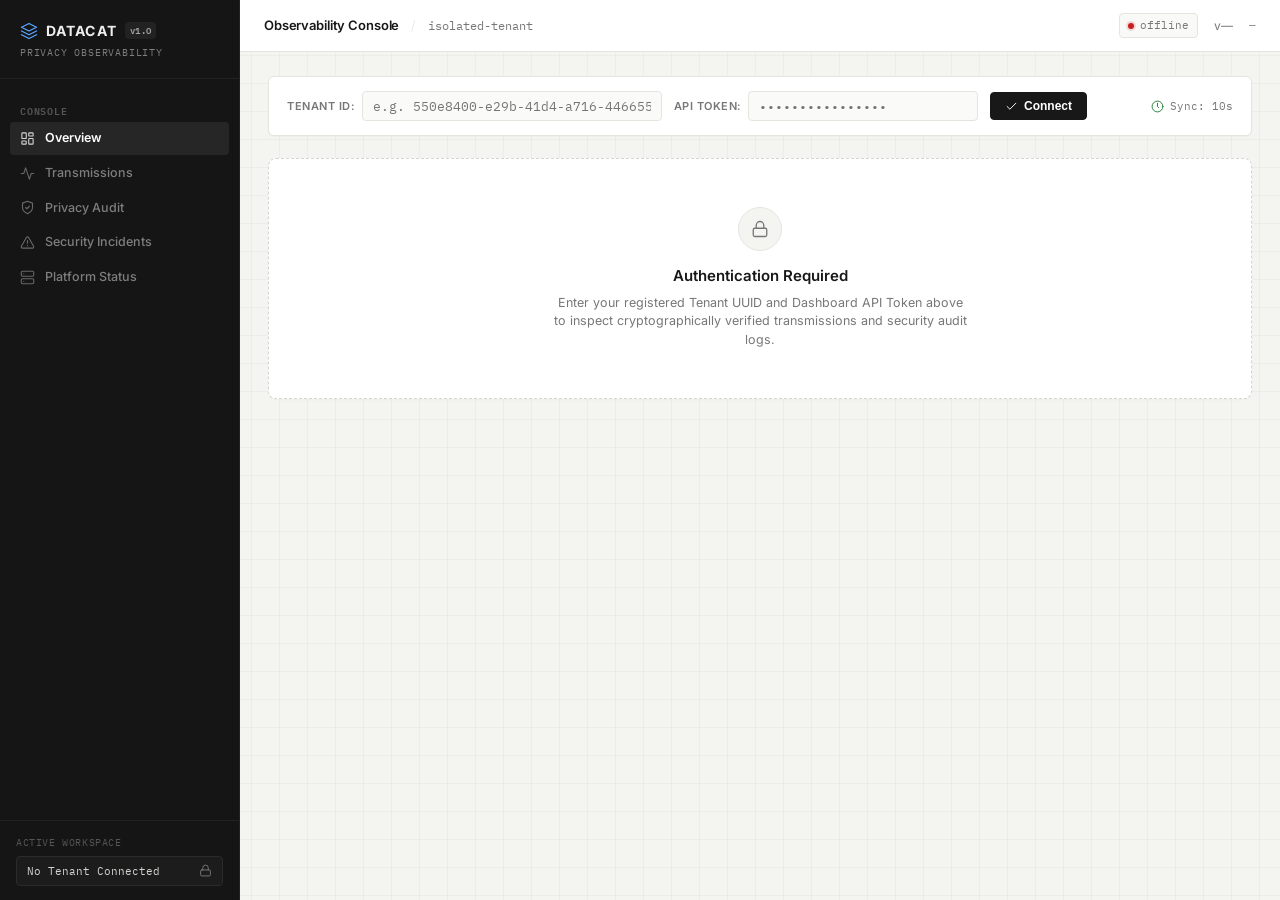
==== commit bc625338: "feat(ui): redesign dashboard into Swiss-inspired minimalist enterprise observability console - Desig" ====
--- a/dashboard/index.html
+++ b/dashboard/index.html
@@ -3,153 +3,1235 @@
 <head>
 <meta charset="UTF-8">
 <meta name="viewport" content="width=device-width, initial-scale=1.0">
-<title>DataCat — Privacy-First Observability</title>
+<title>DataCat — Privacy Observability Console</title>
+<link rel="preconnect" href="https://fonts.googleapis.com">
+<link rel="preconnect" href="https://fonts.gstatic.com" crossorigin>
+<link href="https://fonts.googleapis.com/css2?family=IBM+Plex+Mono:ital,wght@0,400;0,500;0,600;1,400&family=Inter:wght@400;500;600;700&display=swap" rel="stylesheet">
 <style>
   :root {
-    --bg: #0d1117; --surface: #161b22; --border: #30363d;
-    --text: #c9d1d9; --muted: #8b949e; --accent: #58a6ff;
-    --green: #3fb950; --red: #f85149; --yellow: #d29922;
-    --purple: #bc8cff;
-  }
+    --bg-main: #F4F4F1;
+    --bg-card: #FFFFFF;
+    --sidebar-bg: #151515;
+    --sidebar-border: #222222;
+    --sidebar-text: #EEEEEE;
+    --sidebar-muted: #7E7E7E;
+    --sidebar-hover: #1D1D1D;
+    --sidebar-active: #262626;
+
+    --text-primary: #181818;
+    --text-secondary: #777777;
+    --text-muted: #969690;
+    --border-color: #E5E5E0;
+    --border-subtle: #EEEEEC;
+
+    --status-success: #1E7E34;
+    --status-success-bg: #EDF7EE;
+    --status-success-border: #CBE6CE;
+
+    --status-error: #C5221F;
+    --status-error-bg: #FDF0EE;
+    --status-error-border: #F9CFCA;
+
+    --status-warning: #996400;
+    --status-warning-bg: #FFF8E6;
+    --status-warning-border: #F7E4A8;
+
+    --status-neutral: #50565E;
+    --status-neutral-bg: #F1F3F5;
+    --status-neutral-border: #DDE2E6;
+
+    --font-sans: 'Inter', -apple-system, BlinkMacSystemFont, "Segoe UI", Roboto, Helvetica, Arial, sans-serif;
+    --font-mono: 'IBM Plex Mono', 'SFMono-Regular', Consolas, "Liberation Mono", Menlo, Courier, monospace;
+
+    --shadow-card: 0 1px 2px rgba(0, 0, 0, 0.03);
+    --radius-sm: 4px;
+    --radius-md: 6px;
+    --radius-lg: 8px;
+  }
+
   * { box-sizing: border-box; margin: 0; padding: 0; }
-  body { background: var(--bg); color: var(--text); font-family: -apple-system, BlinkMacSystemFont, 'Segoe UI', monospace; font-size: 14px; }
-
-  header { background: var(--surface); border-bottom: 1px solid var(--border); padding: 12px 24px; display: flex; align-items: center; justify-content: space-between; }
-  header h1 { font-size: 18px; color: var(--accent); letter-spacing: 1px; }
-  header .meta { color: var(--muted); font-size: 12px; display: flex; gap: 16px; align-items: center; }
-  #status-dot { width: 8px; height: 8px; border-radius: 50%; background: var(--muted); display: inline-block; }
-  #status-dot.ok { background: var(--green); box-shadow: 0 0 6px var(--green); }
-  #status-dot.degraded { background: var(--yellow); }
-  #status-dot.error { background: var(--red); }
-
-  main { padding: 20px 24px; max-width: 1400px; margin: 0 auto; }
-
-  .toolbar { display: flex; gap: 12px; align-items: center; margin-bottom: 20px; flex-wrap: wrap; background: var(--surface); padding: 12px 16px; border-radius: 8px; border: 1px solid var(--border); }
-  .toolbar label { color: var(--muted); font-size: 12px; font-weight: 600; }
-  input[type=text], input[type=password] {
-    background: var(--bg); border: 1px solid var(--border); color: var(--text);
-    border-radius: 6px; padding: 6px 12px; font-size: 13px; outline: none; width: 260px;
-  }
-  input:focus { border-color: var(--accent); }
-  button.refresh {
-    background: var(--accent); color: #000; border: none; border-radius: 6px;
-    padding: 6px 14px; font-size: 13px; cursor: pointer; font-weight: 600;
-  }
-  button.refresh:hover { opacity: 0.85; }
-  #auto-label { color: var(--muted); font-size: 12px; margin-left: auto; }
-
-  .cards { display: grid; grid-template-columns: repeat(auto-fill, minmax(160px, 1fr)); gap: 12px; margin-bottom: 24px; }
-  .card { background: var(--surface); border: 1px solid var(--border); border-radius: 8px; padding: 16px; }
-  .card .label { font-size: 11px; color: var(--muted); text-transform: uppercase; letter-spacing: 0.5px; margin-bottom: 6px; }
-  .card .value { font-size: 28px; font-weight: 700; }
-  .card.green .value { color: var(--green); }
-  .card.red .value { color: var(--red); }
-  .card.yellow .value { color: var(--yellow); }
-  .card.purple .value { color: var(--purple); }
-  .card.blue .value { color: var(--accent); }
-
-  .section { margin-bottom: 28px; }
-  .section h2 { font-size: 14px; font-weight: 600; color: var(--text); margin-bottom: 12px; border-bottom: 1px solid var(--border); padding-bottom: 8px; }
-
-  .table-wrap { overflow-x: auto; border: 1px solid var(--border); border-radius: 8px; }
-  table { width: 100%; border-collapse: collapse; }
-  th { background: var(--surface); color: var(--muted); font-size: 11px; text-transform: uppercase; letter-spacing: 0.5px; padding: 10px 12px; text-align: left; border-bottom: 1px solid var(--border); }
-  td { padding: 10px 12px; border-bottom: 1px solid #21262d; font-size: 13px; }
-  tr:last-child td { border-bottom: none; }
-  tr:hover td { background: #1c2128; }
-  .mono { font-family: monospace; font-size: 12px; color: var(--muted); }
-
-  .badge { display: inline-flex; align-items: center; gap: 4px; padding: 2px 8px; border-radius: 12px; font-size: 11px; font-weight: 600; }
-  .badge.ok { background: rgba(63,185,80,.15); color: var(--green); }
-  .badge.fail { background: rgba(248,81,73,.15); color: var(--red); }
-  .badge.warn { background: rgba(210,153,34,.15); color: var(--yellow); }
-  .badge.dup { background: rgba(188,140,255,.15); color: var(--purple); }
-
-  .incident-list { display: flex; flex-direction: column; gap: 8px; }
-  .incident-item { background: var(--surface); border: 1px solid var(--border); border-left: 3px solid var(--red); border-radius: 6px; padding: 12px; display: flex; gap: 12px; align-items: flex-start; }
-  .incident-item.dup { border-left-color: var(--purple); }
-  .incident-item.hash { border-left-color: var(--yellow); }
-  .incident-meta { flex: 1; }
-  .incident-meta .eid { font-family: monospace; font-size: 11px; color: var(--muted); }
-  .incident-time { font-size: 11px; color: var(--muted); }
-
-  .pagination { display: flex; gap: 8px; align-items: center; margin-top: 12px; }
-  .pagination button { background: var(--surface); border: 1px solid var(--border); color: var(--text); border-radius: 4px; padding: 4px 10px; cursor: pointer; font-size: 12px; }
-  .pagination button:disabled { opacity: 0.4; cursor: default; }
-
-  .loading { color: var(--muted); font-size: 13px; padding: 20px; text-align: center; }
-  .empty-banner { background: var(--surface); border: 1px dashed var(--border); border-radius: 8px; padding: 30px; text-align: center; color: var(--muted); margin-bottom: 20px; }
-  .auth-error { color: var(--red); font-size: 13px; margin-top: 8px; display: none; }
+
+  html {
+    scroll-behavior: smooth;
+    background-color: var(--bg-main);
+  }
+
+  body {
+    background-color: var(--bg-main);
+    color: var(--text-primary);
+    font-family: var(--font-sans);
+    font-size: 13px;
+    line-height: 1.5;
+    -webkit-font-smoothing: antialiased;
+    -moz-osx-font-smoothing: grayscale;
+    min-height: 100vh;
+    display: flex;
+  }
+
+  /* Technical Grid Background */
+  .grid-bg {
+    background-color: var(--bg-main);
+    background-image: 
+      linear-gradient(to right, rgba(0, 0, 0, 0.032) 1px, transparent 1px),
+      linear-gradient(to bottom, rgba(0, 0, 0, 0.032) 1px, transparent 1px);
+    background-size: 28px 28px;
+    background-position: -1px -1px;
+  }
+
+  /* Icons */
+  .icon {
+    display: inline-block;
+    width: 15px;
+    height: 15px;
+    stroke-width: 1.75;
+    stroke: currentColor;
+    fill: none;
+    stroke-linecap: round;
+    stroke-linejoin: round;
+    vertical-align: middle;
+  }
+  .icon-sm { width: 13px; height: 13px; }
+  .icon-lg { width: 18px; height: 18px; }
+
+  /* Left Sidebar */
+  aside.sidebar {
+    width: 240px;
+    background: var(--sidebar-bg);
+    border-right: 1px solid var(--sidebar-border);
+    position: fixed;
+    top: 0;
+    bottom: 0;
+    left: 0;
+    display: flex;
+    flex-direction: column;
+    z-index: 100;
+  }
+
+  .sidebar-brand {
+    padding: 20px 20px 18px;
+    border-bottom: 1px solid var(--sidebar-border);
+  }
+
+  .brand-logo-row {
+    display: flex;
+    align-items: center;
+    gap: 8px;
+  }
+
+  .brand-name {
+    font-size: 14px;
+    font-weight: 700;
+    letter-spacing: 0.08em;
+    color: var(--sidebar-text);
+    text-transform: uppercase;
+  }
+
+  .brand-pill {
+    font-family: var(--font-mono);
+    font-size: 9px;
+    font-weight: 600;
+    color: #A3A3A3;
+    background: #222222;
+    padding: 2px 5px;
+    border-radius: var(--radius-sm);
+    letter-spacing: 0.04em;
+  }
+
+  .brand-sub {
+    font-size: 10px;
+    text-transform: uppercase;
+    letter-spacing: 0.08em;
+    color: var(--sidebar-muted);
+    margin-top: 4px;
+    font-family: var(--font-mono);
+  }
+
+  .sidebar-nav {
+    padding: 16px 10px;
+    flex: 1;
+    overflow-y: auto;
+  }
+
+  .nav-group-title {
+    font-size: 10px;
+    text-transform: uppercase;
+    letter-spacing: 0.08em;
+    color: #555555;
+    font-weight: 600;
+    padding: 8px 10px 4px;
+    font-family: var(--font-mono);
+  }
+
+  .nav-item {
+    display: flex;
+    align-items: center;
+    gap: 10px;
+    padding: 7px 10px;
+    border-radius: var(--radius-sm);
+    color: var(--sidebar-muted);
+    text-decoration: none;
+    font-size: 12.5px;
+    font-weight: 500;
+    transition: color 0.15s ease, background 0.15s ease;
+    margin-bottom: 2px;
+    cursor: pointer;
+  }
+
+  .nav-item:hover {
+    color: var(--sidebar-text);
+    background: var(--sidebar-hover);
+  }
+
+  .nav-item.active {
+    color: #FFFFFF;
+    background: var(--sidebar-active);
+    font-weight: 600;
+  }
+
+  .nav-item .icon {
+    color: inherit;
+    opacity: 0.8;
+  }
+
+  .sidebar-footer {
+    padding: 14px 16px;
+    border-top: 1px solid var(--sidebar-border);
+    font-size: 11px;
+    color: var(--sidebar-muted);
+    font-family: var(--font-mono);
+  }
+
+  .sidebar-tenant-badge {
+    background: #1C1C1C;
+    border: 1px solid #2B2B2B;
+    border-radius: var(--radius-sm);
+    padding: 6px 10px;
+    display: flex;
+    align-items: center;
+    justify-content: space-between;
+    gap: 8px;
+    color: #D4D4D0;
+    margin-top: 6px;
+  }
+
+  .sidebar-tenant-id {
+    font-size: 11px;
+    overflow: hidden;
+    text-overflow: ellipsis;
+    white-space: nowrap;
+  }
+
+  /* Main View Layout */
+  .main-wrapper {
+    margin-left: 240px;
+    flex: 1;
+    min-height: 100vh;
+    display: flex;
+    flex-direction: column;
+    min-width: 0;
+  }
+
+  /* Top Header */
+  header.top-header {
+    height: 52px;
+    background: #FFFFFF;
+    border-bottom: 1px solid var(--border-color);
+    padding: 0 24px;
+    display: flex;
+    align-items: center;
+    justify-content: space-between;
+    position: sticky;
+    top: 0;
+    z-index: 90;
+  }
+
+  .header-left {
+    display: flex;
+    align-items: center;
+    gap: 12px;
+  }
+
+  .header-title {
+    font-size: 13px;
+    font-weight: 600;
+    color: var(--text-primary);
+    letter-spacing: -0.01em;
+  }
+
+  .header-divider {
+    color: var(--border-color);
+    font-weight: 300;
+  }
+
+  .header-crumb {
+    color: var(--text-secondary);
+    font-size: 12px;
+    font-family: var(--font-mono);
+  }
+
+  .header-meta {
+    display: flex;
+    align-items: center;
+    gap: 16px;
+    font-size: 12px;
+    color: var(--text-secondary);
+  }
+
+  .status-indicator {
+    display: flex;
+    align-items: center;
+    gap: 6px;
+    font-family: var(--font-mono);
+    font-size: 11px;
+    color: var(--text-secondary);
+    background: #F9F9F7;
+    padding: 3px 8px;
+    border-radius: var(--radius-sm);
+    border: 1px solid var(--border-color);
+  }
+
+  .status-dot {
+    width: 6px;
+    height: 6px;
+    border-radius: 50%;
+    background: var(--text-muted);
+  }
+
+  .status-dot.ok {
+    background: var(--status-success);
+    box-shadow: 0 0 0 2px rgba(30, 126, 52, 0.15);
+  }
+
+  .status-dot.error {
+    background: var(--status-error);
+    box-shadow: 0 0 0 2px rgba(197, 34, 31, 0.15);
+  }
+
+  .header-timestamp {
+    font-family: var(--font-mono);
+    font-size: 11px;
+    color: var(--text-muted);
+  }
+
+  /* Content Area */
+  main.content {
+    padding: 24px 28px 48px;
+    max-width: 1440px;
+    width: 100%;
+    margin: 0 auto;
+    flex: 1;
+  }
+
+  /* Connection & Auth Strip */
+  .auth-panel {
+    background: var(--bg-card);
+    border: 1px solid var(--border-color);
+    border-radius: var(--radius-md);
+    padding: 14px 18px;
+    margin-bottom: 22px;
+    box-shadow: var(--shadow-card);
+  }
+
+  .auth-row {
+    display: flex;
+    align-items: center;
+    gap: 12px;
+    flex-wrap: wrap;
+  }
+
+  .auth-label {
+    font-size: 11px;
+    font-weight: 600;
+    text-transform: uppercase;
+    letter-spacing: 0.05em;
+    color: var(--text-secondary);
+  }
+
+  .input-group {
+    display: flex;
+    align-items: center;
+    gap: 6px;
+    position: relative;
+  }
+
+  input[type="text"], input[type="password"] {
+    background: #FAFAF8;
+    border: 1px solid var(--border-color);
+    color: var(--text-primary);
+    border-radius: var(--radius-sm);
+    padding: 6px 10px;
+    font-size: 12.5px;
+    font-family: var(--font-mono);
+    outline: none;
+    transition: border-color 0.15s ease, background-color 0.15s ease;
+  }
+
+  input[type="text"]:focus, input[type="password"]:focus {
+    border-color: #888884;
+    background: #FFFFFF;
+  }
+
+  #tenant-input { width: 300px; }
+  #token-input { width: 230px; }
+
+  button.btn-primary {
+    background: #181818;
+    color: #FFFFFF;
+    border: 1px solid #181818;
+    border-radius: var(--radius-sm);
+    padding: 6px 14px;
+    font-size: 12px;
+    font-weight: 600;
+    cursor: pointer;
+    display: inline-flex;
+    align-items: center;
+    gap: 6px;
+    transition: background 0.15s ease, opacity 0.15s ease;
+  }
+
+  button.btn-primary:hover {
+    background: #2B2B2B;
+  }
+
+  button.btn-secondary {
+    background: #FFFFFF;
+    color: var(--text-primary);
+    border: 1px solid var(--border-color);
+    border-radius: var(--radius-sm);
+    padding: 5px 10px;
+    font-size: 11.5px;
+    font-weight: 500;
+    cursor: pointer;
+    display: inline-flex;
+    align-items: center;
+    gap: 5px;
+    transition: background 0.15s ease, border-color 0.15s ease;
+  }
+
+  button.btn-secondary:hover {
+    background: #F8F8F6;
+    border-color: #D2D2CC;
+  }
+
+  .auth-status-chip {
+    margin-left: auto;
+    font-family: var(--font-mono);
+    font-size: 11px;
+    color: var(--text-secondary);
+    display: flex;
+    align-items: center;
+    gap: 6px;
+  }
+
+  .auth-error {
+    color: var(--status-error);
+    background: var(--status-error-bg);
+    border: 1px solid var(--status-error-border);
+    border-radius: var(--radius-sm);
+    padding: 7px 12px;
+    font-size: 12px;
+    margin-top: 10px;
+    display: none;
+    font-family: var(--font-mono);
+  }
+
+  /* Empty State Prompt */
+  .empty-console {
+    background: var(--bg-card);
+    border: 1px dashed #D6D6D0;
+    border-radius: var(--radius-lg);
+    padding: 48px 24px;
+    text-align: center;
+    margin-top: 16px;
+    box-shadow: var(--shadow-card);
+  }
+
+  .empty-icon-wrap {
+    width: 44px;
+    height: 44px;
+    background: #F4F4F1;
+    border: 1px solid var(--border-color);
+    border-radius: 50%;
+    display: inline-flex;
+    align-items: center;
+    justify-content: center;
+    color: var(--text-secondary);
+    margin-bottom: 14px;
+  }
+
+  .empty-title {
+    font-size: 15px;
+    font-weight: 600;
+    color: var(--text-primary);
+    margin-bottom: 6px;
+  }
+
+  .empty-desc {
+    font-size: 12.5px;
+    color: var(--text-secondary);
+    max-width: 420px;
+    margin: 0 auto;
+    line-height: 1.5;
+  }
+
+  /* Section Headers */
+  .section-header {
+    display: flex;
+    align-items: flex-end;
+    justify-content: space-between;
+    margin-bottom: 12px;
+    padding-bottom: 6px;
+    border-bottom: 1px solid var(--border-color);
+  }
+
+  .section-title {
+    font-size: 12.5px;
+    font-weight: 600;
+    text-transform: uppercase;
+    letter-spacing: 0.05em;
+    color: var(--text-primary);
+    display: flex;
+    align-items: center;
+    gap: 7px;
+  }
+
+  .section-sub {
+    font-size: 11px;
+    color: var(--text-muted);
+    font-family: var(--font-mono);
+  }
+
+  /* Section A — Overview KPI Cards */
+  .kpi-grid {
+    display: grid;
+    grid-template-columns: repeat(6, 1fr);
+    gap: 12px;
+    margin-bottom: 24px;
+  }
+
+  .kpi-card {
+    background: var(--bg-card);
+    border: 1px solid var(--border-color);
+    border-radius: var(--radius-md);
+    padding: 14px 14px 12px;
+    box-shadow: var(--shadow-card);
+    display: flex;
+    flex-direction: column;
+    justify-content: space-between;
+    min-height: 84px;
+  }
+
+  .kpi-top {
+    display: flex;
+    align-items: center;
+    justify-content: space-between;
+  }
+
+  .kpi-label {
+    font-size: 10.5px;
+    font-weight: 600;
+    text-transform: uppercase;
+    letter-spacing: 0.05em;
+    color: var(--text-secondary);
+  }
+
+  .kpi-tag {
+    font-size: 9px;
+    font-family: var(--font-mono);
+    padding: 1px 4px;
+    border-radius: 2px;
+    font-weight: 600;
+  }
+
+  .kpi-value {
+    font-size: 24px;
+    font-weight: 700;
+    color: var(--text-primary);
+    letter-spacing: -0.02em;
+    margin-top: 6px;
+    font-family: var(--font-sans);
+  }
+
+  .kpi-accepted .kpi-value { color: var(--status-success); }
+  .kpi-rejected .kpi-value { color: var(--status-error); }
+  .kpi-hash .kpi-value { color: var(--status-warning); }
+  .kpi-sig .kpi-value { color: var(--status-error); }
+  .kpi-dup .kpi-value { color: var(--status-neutral); }
+
+  /* Section B — Transmission Integrity Banner */
+  .integrity-strip {
+    background: var(--bg-card);
+    border: 1px solid var(--border-color);
+    border-radius: var(--radius-md);
+    padding: 14px 18px;
+    margin-bottom: 24px;
+    box-shadow: var(--shadow-card);
+    display: grid;
+    grid-template-columns: 1fr 1fr 1.2fr;
+    gap: 20px;
+    align-items: center;
+  }
+
+  .integrity-col {
+    display: flex;
+    flex-direction: column;
+    gap: 4px;
+  }
+
+  .integrity-label {
+    font-size: 10.5px;
+    font-weight: 600;
+    text-transform: uppercase;
+    letter-spacing: 0.05em;
+    color: var(--text-secondary);
+  }
+
+  .integrity-metric {
+    font-size: 16px;
+    font-weight: 700;
+    display: flex;
+    align-items: baseline;
+    gap: 6px;
+  }
+
+  .integrity-bar-wrap {
+    background: #EBEBE6;
+    height: 5px;
+    border-radius: 3px;
+    overflow: hidden;
+    margin-top: 3px;
+  }
+
+  .integrity-bar-fill {
+    height: 100%;
+    background: var(--status-success);
+    width: 0%;
+    transition: width 0.3s ease;
+  }
+
+  .protocol-tags {
+    display: flex;
+    flex-wrap: wrap;
+    gap: 6px;
+    margin-top: 2px;
+  }
+
+  .protocol-chip {
+    font-family: var(--font-mono);
+    font-size: 10px;
+    background: #F4F4F1;
+    border: 1px solid var(--border-color);
+    padding: 2px 7px;
+    border-radius: var(--radius-sm);
+    color: var(--text-secondary);
+    display: inline-flex;
+    align-items: center;
+    gap: 4px;
+  }
+
+  /* Section C & D — Content Tables */
+  .table-card {
+    background: var(--bg-card);
+    border: 1px solid var(--border-color);
+    border-radius: var(--radius-md);
+    box-shadow: var(--shadow-card);
+    overflow: hidden;
+    margin-bottom: 24px;
+  }
+
+  .table-scroll {
+    overflow-x: auto;
+  }
+
+  table.data-table {
+    width: 100%;
+    border-collapse: collapse;
+    text-align: left;
+    font-size: 12.5px;
+  }
+
+  table.data-table th {
+    background: #FAFAF8;
+    color: var(--text-secondary);
+    font-size: 10.5px;
+    font-weight: 600;
+    text-transform: uppercase;
+    letter-spacing: 0.05em;
+    padding: 10px 14px;
+    border-bottom: 1px solid var(--border-color);
+    white-space: nowrap;
+  }
+
+  table.data-table td {
+    padding: 9px 14px;
+    border-bottom: 1px solid var(--border-subtle);
+    color: var(--text-primary);
+    white-space: nowrap;
+  }
+
+  table.data-table tr:last-child td {
+    border-bottom: none;
+  }
+
+  table.data-table tr:hover td {
+    background: #FAF9F6;
+  }
+
+  /* Badges & Indicators */
+  .badge {
+    display: inline-flex;
+    align-items: center;
+    gap: 4px;
+    padding: 2px 7px;
+    border-radius: var(--radius-sm);
+    font-size: 10.5px;
+    font-weight: 500;
+    font-family: var(--font-mono);
+    letter-spacing: -0.01em;
+  }
+
+  .badge-success {
+    background: var(--status-success-bg);
+    color: var(--status-success);
+    border: 1px solid var(--status-success-border);
+  }
+
+  .badge-error {
+    background: var(--status-error-bg);
+    color: var(--status-error);
+    border: 1px solid var(--status-error-border);
+  }
+
+  .badge-warning {
+    background: var(--status-warning-bg);
+    color: var(--status-warning);
+    border: 1px solid var(--status-warning-border);
+  }
+
+  .badge-neutral {
+    background: var(--status-neutral-bg);
+    color: var(--status-neutral);
+    border: 1px solid var(--status-neutral-border);
+  }
+
+  .mono-id {
+    font-family: var(--font-mono);
+    font-size: 11.5px;
+    color: var(--text-secondary);
+  }
+
+  .mono-type {
+    font-family: var(--font-mono);
+    font-size: 11px;
+    background: #F5F5F2;
+    padding: 2px 6px;
+    border-radius: var(--radius-sm);
+    color: #404040;
+    border: 1px solid #E6E6E1;
+  }
+
+  /* Pagination Bar */
+  .table-pagination {
+    display: flex;
+    align-items: center;
+    justify-content: space-between;
+    padding: 9px 14px;
+    background: #FAFAF8;
+    border-top: 1px solid var(--border-color);
+  }
+
+  .pagination-info {
+    font-size: 11.5px;
+    color: var(--text-secondary);
+    font-family: var(--font-mono);
+  }
+
+  .pagination-buttons {
+    display: flex;
+    gap: 6px;
+  }
+
+  .pagination-buttons button {
+    background: #FFFFFF;
+    border: 1px solid var(--border-color);
+    color: var(--text-primary);
+    border-radius: var(--radius-sm);
+    padding: 4px 10px;
+    font-size: 11.5px;
+    font-weight: 500;
+    cursor: pointer;
+  }
+
+  .pagination-buttons button:hover:not(:disabled) {
+    background: #F4F4F1;
+  }
+
+  .pagination-buttons button:disabled {
+    opacity: 0.4;
+    cursor: not-allowed;
+  }
+
+  /* Section D — Rejection Incident List */
+  .incident-list-wrap {
+    display: flex;
+    flex-direction: column;
+    gap: 8px;
+    margin-bottom: 24px;
+  }
+
+  .incident-row {
+    background: var(--bg-card);
+    border: 1px solid var(--border-color);
+    border-left: 3px solid var(--status-error);
+    border-radius: var(--radius-md);
+    padding: 12px 16px;
+    box-shadow: var(--shadow-card);
+    display: flex;
+    align-items: flex-start;
+    justify-content: space-between;
+    gap: 16px;
+  }
+
+  .incident-row.reason-hash {
+    border-left-color: var(--status-warning);
+  }
+  .incident-row.reason-dup {
+    border-left-color: var(--status-neutral);
+  }
+
+  .incident-body {
+    flex: 1;
+    min-width: 0;
+  }
+
+  .incident-header-line {
+    display: flex;
+    align-items: center;
+    gap: 8px;
+    margin-bottom: 4px;
+  }
+
+  .incident-id {
+    font-family: var(--font-mono);
+    font-size: 11.5px;
+    color: var(--text-primary);
+    font-weight: 500;
+  }
+
+  .incident-meta-line {
+    font-size: 12px;
+    color: var(--text-secondary);
+    display: flex;
+    align-items: center;
+    gap: 12px;
+  }
+
+  .incident-time {
+    font-family: var(--font-mono);
+    font-size: 11px;
+    color: var(--text-muted);
+    white-space: nowrap;
+  }
+
+  /* Section E — Platform Status */
+  .platform-card {
+    background: var(--bg-card);
+    border: 1px solid var(--border-color);
+    border-radius: var(--radius-md);
+    padding: 16px 20px;
+    box-shadow: var(--shadow-card);
+    display: grid;
+    grid-template-columns: repeat(4, 1fr);
+    gap: 20px;
+  }
+
+  .platform-item {
+    display: flex;
+    flex-direction: column;
+    gap: 2px;
+  }
+
+  .platform-item-title {
+    font-size: 10.5px;
+    font-weight: 600;
+    text-transform: uppercase;
+    letter-spacing: 0.05em;
+    color: var(--text-secondary);
+  }
+
+  .platform-item-val {
+    font-size: 13.5px;
+    font-weight: 600;
+    color: var(--text-primary);
+    font-family: var(--font-mono);
+    display: flex;
+    align-items: center;
+    gap: 6px;
+  }
+
+  .loading-cell {
+    padding: 28px 14px;
+    text-align: center;
+    color: var(--text-secondary);
+    font-size: 12px;
+    font-family: var(--font-mono);
+  }
+
+  /* Responsive Rules */
+  @media (max-width: 1180px) {
+    .kpi-grid {
+      grid-template-columns: repeat(3, 1fr);
+    }
+    .integrity-strip {
+      grid-template-columns: 1fr;
+      gap: 14px;
+    }
+    .platform-card {
+      grid-template-columns: repeat(2, 1fr);
+    }
+  }
+
+  @media (max-width: 860px) {
+    aside.sidebar {
+      position: static;
+      width: 100%;
+      height: auto;
+      border-right: none;
+      border-bottom: 1px solid var(--sidebar-border);
+    }
+    body {
+      flex-direction: column;
+    }
+    .main-wrapper {
+      margin-left: 0;
+    }
+    .kpi-grid {
+      grid-template-columns: repeat(2, 1fr);
+    }
+    #tenant-input, #token-input {
+      width: 100%;
+    }
+    .auth-row {
+      flex-direction: column;
+      align-items: stretch;
+    }
+    .auth-status-chip {
+      margin-left: 0;
+    }
+    .platform-card {
+      grid-template-columns: 1fr;
+    }
+  }
 </style>
 </head>
-<body>
-
-<header>
-  <h1>🐱 DataCat</h1>
-  <div class="meta">
-    <span><span id="status-dot"></span> <span id="platform-status">connecting…</span></span>
-    <span>v<span id="platform-version">—</span></span>
-    <span>Uptime: <span id="platform-uptime">—</span></span>
-    <span id="last-refresh"></span>
+<body class="grid-bg">
+
+<!-- Left Sidebar -->
+<aside class="sidebar">
+  <div class="sidebar-brand">
+    <div class="brand-logo-row">
+      <svg class="icon icon-lg" viewBox="0 0 24 24" style="color:#58A6FF;"><path d="M12 2L2 7l10 5 10-5-10-5zM2 17l10 5 10-5M2 12l10 5 10-5"/></svg>
+      <span class="brand-name">DATACAT</span>
+      <span class="brand-pill">v1.0</span>
+    </div>
+    <div class="brand-sub">Privacy Observability</div>
   </div>
-</header>
-
-<main>
-  <div class="toolbar">
-    <label for="tenant-input">Tenant ID:</label>
-    <input type="text" id="tenant-input" placeholder="e.g. 550e8400-e29b-41d4-a716-446655440000" />
-    <label for="token-input">API Token:</label>
-    <input type="password" id="token-input" placeholder="Secret Dashboard Token" />
-    <button class="refresh" onclick="onTenantApply()">Connect Dashboard</button>
-    <span id="auto-label">Auth: Bearer Token</span>
-    <div id="auth-error-msg" class="auth-error" style="width:100%;"></div>
+
+  <nav class="sidebar-nav">
+    <div class="nav-group-title">Console</div>
+    <a class="nav-item active" href="#sec-overview" onclick="setActiveNav(this)">
+      <svg class="icon" viewBox="0 0 24 24"><rect width="7" height="9" x="3" y="3" rx="1"/><rect width="7" height="5" x="14" y="3" rx="1"/><rect width="7" height="9" x="14" y="12" rx="1"/><rect width="7" height="5" x="3" y="16" rx="1"/></svg>
+      Overview
+    </a>
+    <a class="nav-item" href="#sec-transmissions" onclick="setActiveNav(this)">
+      <svg class="icon" viewBox="0 0 24 24"><polyline points="22 12 18 12 15 21 9 3 6 12 2 12"/></svg>
+      Transmissions
+    </a>
+    <a class="nav-item" href="#sec-audit" onclick="setActiveNav(this)">
+      <svg class="icon" viewBox="0 0 24 24"><path d="M12 22s8-4 8-10V5l-8-3-8 3v7c0 6 8 10 8 10z"/><path d="m9 12 2 2 4-4"/></svg>
+      Privacy Audit
+    </a>
+    <a class="nav-item" href="#sec-audit" onclick="setActiveNav(this)">
+      <svg class="icon" viewBox="0 0 24 24"><path d="m21.73 18-8-14a2 2 0 0 0-3.48 0l-8 14A2 2 0 0 0 4 21h16a2 2 0 0 0 1.73-3Z"/><line x1="12" x2="12" y1="9" y2="13"/><line x1="12" x2="12.01" y1="17" y2="17"/></svg>
+      Security Incidents
+    </a>
+    <a class="nav-item" href="#sec-status" onclick="setActiveNav(this)">
+      <svg class="icon" viewBox="0 0 24 24"><rect width="20" height="8" x="2" y="2" rx="2" ry="2"/><rect width="20" height="8" x="2" y="14" rx="2" ry="2"/><line x1="6" x2="6.01" y1="6" y2="6"/><line x1="6" x2="6.01" y1="18" y2="18"/></svg>
+      Platform Status
+    </a>
+  </nav>
+
+  <div class="sidebar-footer">
+    <div style="font-size:10px;text-transform:uppercase;letter-spacing:0.06em;color:#555;">Active Workspace</div>
+    <div class="sidebar-tenant-badge">
+      <span class="sidebar-tenant-id" id="sidebar-tenant-label">No Tenant Connected</span>
+      <svg class="icon icon-sm" viewBox="0 0 24 24" style="color:#777;"><rect width="18" height="11" x="3" y="11" rx="2" ry="2"/><path d="M7 11V7a5 5 0 0 1 10 0v4"/></svg>
+    </div>
   </div>
-
-  <div id="tenant-prompt" class="empty-banner">
-    Please enter your Tenant ID and API Token above to authenticate and view verified telemetry.
-  </div>
-
-  <div id="dashboard-content" style="display:none;">
-    <div class="cards">
-      <div class="card blue"><div class="label">Total Events</div><div class="value" id="c-total">0</div></div>
-      <div class="card green"><div class="label">Accepted</div><div class="value" id="c-accepted">0</div></div>
-      <div class="card red"><div class="label">Rejected</div><div class="value" id="c-rejected">0</div></div>
-      <div class="card yellow"><div class="label">Hash Failures</div><div class="value" id="c-hash">0</div></div>
-      <div class="card red"><div class="label">Sig Failures</div><div class="value" id="c-sig">0</div></div>
-      <div class="card purple"><div class="label">Duplicates</div><div class="value" id="c-dup">0</div></div>
+</aside>
+
+<!-- Main Wrapper -->
+<div class="main-wrapper">
+  <!-- Top Header -->
+  <header class="top-header">
+    <div class="header-left">
+      <span class="header-title">Observability Console</span>
+      <span class="header-divider">/</span>
+      <span class="header-crumb" id="header-workspace-crumb">isolated-tenant</span>
     </div>
-
-    <div class="section">
-      <h2>Verified Transmissions</h2>
-      <div class="table-wrap">
-        <table>
-          <thead>
-            <tr>
-              <th>Event ID</th>
-              <th>Type</th>
-              <th>Host</th>
-              <th>Hash Verified</th>
-              <th>Sig Verified</th>
-              <th>Status</th>
-              <th>Ingested At</th>
-            </tr>
-          </thead>
-          <tbody id="events-body"><tr><td colspan="7" class="loading">Loading…</td></tr></tbody>
-        </table>
+    <div class="header-meta">
+      <div class="status-indicator">
+        <span class="status-dot" id="status-dot"></span>
+        <span id="platform-status">connecting…</span>
       </div>
-      <div class="pagination">
-        <button id="btn-prev" onclick="prevPage()" disabled>← Prev</button>
-        <span id="page-info" style="color:var(--muted);font-size:12px;">—</span>
-        <button id="btn-next" onclick="nextPage()">Next →</button>
+      <span>v<span id="platform-version">—</span></span>
+      <span class="header-timestamp" id="last-refresh">—</span>
+    </div>
+  </header>
+
+  <!-- Content -->
+  <main class="content">
+
+    <!-- Auth Strip -->
+    <div class="auth-panel">
+      <div class="auth-row">
+        <div class="input-group">
+          <span class="auth-label">Tenant ID:</span>
+          <input type="text" id="tenant-input" placeholder="e.g. 550e8400-e29b-41d4-a716-446655440000" spellcheck="false" />
+        </div>
+        <div class="input-group">
+          <span class="auth-label">API Token:</span>
+          <input type="password" id="token-input" placeholder="••••••••••••••••" />
+        </div>
+        <button class="btn-primary" onclick="onTenantApply()">
+          <svg class="icon icon-sm" viewBox="0 0 24 24"><path d="M20 6 9 17l-5-5"/></svg>
+          Connect
+        </button>
+        <button class="btn-secondary" onclick="disconnectTenant()" title="Clear credentials" style="display:none;" id="btn-disconnect">
+          <svg class="icon icon-sm" viewBox="0 0 24 24"><path d="M9 21H5a2 2 0 0 1-2-2V5a2 2 0 0 1 2-2h4"/><polyline points="16 17 21 12 16 7"/><line x1="21" x2="9" y1="12" y2="12"/></svg>
+          Disconnect
+        </button>
+        <div class="auth-status-chip" id="auto-label">
+          <svg class="icon icon-sm" viewBox="0 0 24 24" style="color:var(--status-success);"><circle cx="12" cy="12" r="10"/><polyline points="12 6 12 12 14 14"/></svg>
+          Sync: 10s
+        </div>
+      </div>
+      <div id="auth-error-msg" class="auth-error"></div>
+    </div>
+
+    <!-- Empty State Prompt -->
+    <div id="tenant-prompt" class="empty-console">
+      <div class="empty-icon-wrap">
+        <svg class="icon icon-lg" viewBox="0 0 24 24"><rect width="18" height="11" x="3" y="11" rx="2" ry="2"/><path d="M7 11V7a5 5 0 0 1 10 0v4"/></svg>
+      </div>
+      <div class="empty-title">Authentication Required</div>
+      <div class="empty-desc">
+        Enter your registered Tenant UUID and Dashboard API Token above to inspect cryptographically verified transmissions and security audit logs.
       </div>
     </div>
 
-    <div class="section">
-      <h2>Sanitized Rejection &amp; Incident Audit</h2>
-      <div id="incidents-container" class="incident-list"><div class="loading">Loading…</div></div>
+    <!-- Authenticated Dashboard -->
+    <div id="dashboard-content" style="display:none;">
+
+      <!-- Section A — Overview KPI Cards -->
+      <section id="sec-overview" style="margin-bottom: 24px;">
+        <div class="section-header">
+          <div class="section-title">
+            <svg class="icon icon-sm" viewBox="0 0 24 24"><rect width="7" height="9" x="3" y="3" rx="1"/><rect width="7" height="5" x="14" y="3" rx="1"/></svg>
+            Transmission Telemetry
+          </div>
+          <div class="section-sub">Tenant-Scoped Metrics</div>
+        </div>
+
+        <div class="kpi-grid">
+          <!-- Total -->
+          <div class="kpi-card">
+            <div class="kpi-top">
+              <span class="kpi-label">Total Transmissions</span>
+              <span class="kpi-tag" style="background:#EAEAEA;color:#555;">ALL</span>
+            </div>
+            <div class="kpi-value" id="c-total">0</div>
+          </div>
+          <!-- Accepted -->
+          <div class="kpi-card kpi-accepted">
+            <div class="kpi-top">
+              <span class="kpi-label">Accepted</span>
+              <span class="kpi-tag badge-success">VERIFIED</span>
+            </div>
+            <div class="kpi-value" id="c-accepted">0</div>
+          </div>
+          <!-- Rejected -->
+          <div class="kpi-card kpi-rejected">
+            <div class="kpi-top">
+              <span class="kpi-label">Rejected</span>
+              <span class="kpi-tag badge-error">BLOCKED</span>
+            </div>
+            <div class="kpi-value" id="c-rejected">0</div>
+          </div>
+          <!-- Hash Failures -->
+          <div class="kpi-card kpi-hash">
+            <div class="kpi-top">
+              <span class="kpi-label">Hash Failures</span>
+              <span class="kpi-tag badge-warning">SHA-256</span>
+            </div>
+            <div class="kpi-value" id="c-hash">0</div>
+          </div>
+          <!-- Sig Failures -->
+          <div class="kpi-card kpi-sig">
+            <div class="kpi-top">
+              <span class="kpi-label">Sig Failures</span>
+              <span class="kpi-tag badge-error">Ed25519</span>
+            </div>
+            <div class="kpi-value" id="c-sig">0</div>
+          </div>
+          <!-- Duplicates -->
+          <div class="kpi-card kpi-dup">
+            <div class="kpi-top">
+              <span class="kpi-label">Duplicates</span>
+              <span class="kpi-tag badge-neutral">DEDUP</span>
+            </div>
+            <div class="kpi-value" id="c-dup">0</div>
+          </div>
+        </div>
+      </section>
+
+      <!-- Section B — Transmission Integrity -->
+      <div class="integrity-strip">
+        <div class="integrity-col">
+          <span class="integrity-label">Ingestion Acceptance Rate</span>
+          <div class="integrity-metric">
+            <span id="rate-acceptance-val">—</span>
+            <span style="font-size:11px;font-weight:500;color:var(--text-secondary);" id="rate-acceptance-ratio">(0 / 0)</span>
+          </div>
+          <div class="integrity-bar-wrap">
+            <div class="integrity-bar-fill" id="rate-acceptance-bar"></div>
+          </div>
+        </div>
+
+        <div class="integrity-col">
+          <span class="integrity-label">Cryptographic Verification</span>
+          <div class="integrity-metric">
+            <span id="rate-crypto-val">—</span>
+            <span style="font-size:11px;font-weight:500;color:var(--text-secondary);">integrity pass</span>
+          </div>
+          <div class="integrity-bar-wrap">
+            <div class="integrity-bar-fill" id="rate-crypto-bar" style="background:#2E7D32;"></div>
+          </div>
+        </div>
+
+        <div class="integrity-col">
+          <span class="integrity-label">Verification Envelope</span>
+          <div class="protocol-tags">
+            <span class="protocol-chip"><svg class="icon icon-sm" viewBox="0 0 24 24"><polyline points="20 6 9 17 4 12"/></svg> Canonical SHA-256</span>
+            <span class="protocol-chip"><svg class="icon icon-sm" viewBox="0 0 24 24"><polyline points="20 6 9 17 4 12"/></svg> Domain Ed25519</span>
+            <span class="protocol-chip"><svg class="icon icon-sm" viewBox="0 0 24 24"><polyline points="20 6 9 17 4 12"/></svg> DB-Level Dedup</span>
+          </div>
+        </div>
+      </div>
+
+      <!-- Section C — Recent Verified Transmissions -->
+      <section id="sec-transmissions" style="margin-bottom: 24px;">
+        <div class="section-header">
+          <div class="section-title">
+            <svg class="icon icon-sm" viewBox="0 0 24 24"><polyline points="22 12 18 12 15 21 9 3 6 12 2 12"/></svg>
+            Verified Transmissions
+          </div>
+          <div class="section-sub">Events Passing Ingestion Pipeline</div>
+        </div>
+
+        <div class="table-card">
+          <div class="table-scroll">
+            <table class="data-table">
+              <thead>
+                <tr>
+                  <th>Event Identifier</th>
+                  <th>Event Type</th>
+                  <th>Source Host</th>
+                  <th>SHA-256 Hash</th>
+                  <th>Ed25519 Sig</th>
+                  <th>Status</th>
+                  <th>Ingested (UTC)</th>
+                </tr>
+              </thead>
+              <tbody id="events-body">
+                <tr><td colspan="7" class="loading-cell">Loading verified transmissions…</td></tr>
+              </tbody>
+            </table>
+          </div>
+          <div class="table-pagination">
+            <span class="pagination-info" id="page-info">Page 1</span>
+            <div class="pagination-buttons">
+              <button id="btn-prev" onclick="prevPage()" disabled>← Previous</button>
+              <button id="btn-next" onclick="nextPage()">Next →</button>
+            </div>
+          </div>
+        </div>
+      </section>
+
+      <!-- Section D — Privacy and Security Audit -->
+      <section id="sec-audit" style="margin-bottom: 24px;">
+        <div class="section-header">
+          <div class="section-title">
+            <svg class="icon icon-sm" viewBox="0 0 24 24"><path d="M12 22s8-4 8-10V5l-8-3-8 3v7c0 6 8 10 8 10z"/></svg>
+            Privacy &amp; Security Rejection Audit
+          </div>
+          <div class="section-sub">Sanitized Metadata Only · Zero Raw Payload Leakage</div>
+        </div>
+
+        <div id="incidents-container" class="incident-list-wrap">
+          <div class="loading-cell" style="background:#fff;border:1px solid var(--border-color);border-radius:var(--radius-md);">
+            Loading audit records…
+          </div>
+        </div>
+      </section>
+
+      <!-- Section E — Platform Status -->
+      <section id="sec-status">
+        <div class="section-header">
+          <div class="section-title">
+            <svg class="icon icon-sm" viewBox="0 0 24 24"><rect width="20" height="8" x="2" y="2" rx="2" ry="2"/><rect width="20" height="8" x="2" y="14" rx="2" ry="2"/></svg>
+            Platform Health &amp; Runtime State
+          </div>
+          <div class="section-sub">SaaS Host Infrastructure</div>
+        </div>
+
+        <div class="platform-card">
+          <div class="platform-item">
+            <span class="platform-item-title">Backend Status</span>
+            <span class="platform-item-val" id="plat-health-status">
+              <span class="status-dot ok"></span>
+              <span>Online</span>
+            </span>
+          </div>
+
+          <div class="platform-item">
+            <span class="platform-item-title">Database Storage</span>
+            <span class="platform-item-val" id="plat-db-status">
+              <svg class="icon icon-sm" viewBox="0 0 24 24"><ellipse cx="12" cy="5" rx="9" ry="3"/><path d="M21 12c0 1.66-4 3-9 3s-9-1.34-9-3"/><path d="M3 5v14c0 1.66 4 3 9 3s9-1.34 9-3V5"/></svg>
+              <span id="hb-db">Connected</span>
+            </span>
+          </div>
+
+          <div class="platform-item">
+            <span class="platform-item-title">Platform Uptime</span>
+            <span class="platform-item-val" id="platform-uptime">
+              <svg class="icon icon-sm" viewBox="0 0 24 24"><circle cx="12" cy="12" r="10"/><polyline points="12 6 12 12 16 14"/></svg>
+              <span>0s</span>
+            </span>
+          </div>
+
+          <div class="platform-item">
+            <span class="platform-item-title">Ingest Endpoint</span>
+            <span class="platform-item-val" style="font-size:12px;color:var(--text-secondary);">
+              POST /api/v1/ingest
+            </span>
+          </div>
+        </div>
+      </section>
+
     </div>
-  </div>
-</main>
+  </main>
+</div>
 
 <script>
 let currentPage = 0;
@@ -159,11 +1241,35 @@
 
 if (activeTenant) {
   document.getElementById('tenant-input').value = activeTenant;
+  updateTenantLabel(activeTenant);
 }
 if (activeToken) {
   document.getElementById('token-input').value = activeToken;
 }
 
+function updateTenantLabel(tid) {
+  const lbl = document.getElementById('sidebar-tenant-label');
+  const crumb = document.getElementById('header-workspace-crumb');
+  const disBtn = document.getElementById('btn-disconnect');
+  if (tid) {
+    lbl.textContent = tid.slice(0, 14) + '…';
+    lbl.title = tid;
+    crumb.textContent = tid.slice(0, 8);
+    disBtn.style.display = 'inline-flex';
+  } else {
+    lbl.textContent = 'No Tenant Connected';
+    crumb.textContent = 'isolated-tenant';
+    disBtn.style.display = 'none';
+  }
+}
+
+function setActiveNav(el) {
+  document.querySelectorAll('.sidebar-nav .nav-item').forEach(item => {
+    item.classList.remove('active');
+  });
+  el.classList.add('active');
+}
+
 async function apiFetch(path) {
   const headers = {};
   if (activeToken) {
@@ -172,7 +1278,7 @@
   const resp = await fetch(path, { headers });
   if (!resp.ok) {
     const errBody = await resp.json().catch(() => ({}));
-    const err = new Error(errBody.detail?.message || `HTTP ${resp.status}`);
+    const err = new Error(errBody.detail?.message || errBody.detail || `HTTP ${resp.status}`);
     err.status = resp.status;
     throw err;
   }
@@ -184,13 +1290,28 @@
     const resp = await fetch('/api/v1/health');
     const h = await resp.json();
     const dot = document.getElementById('status-dot');
-    dot.className = h.status === 'ok' ? 'ok' : 'error';
-    document.getElementById('platform-status').textContent = h.status;
-    document.getElementById('platform-version').textContent = h.version;
+    const platStatus = document.getElementById('platform-status');
+    const platHealth = document.getElementById('plat-health-status');
+
+    if (h.status === 'ok') {
+      dot.className = 'status-dot ok';
+      platStatus.textContent = 'healthy';
+      if (platHealth) platHealth.innerHTML = '<span class="status-dot ok"></span> Online';
+    } else {
+      dot.className = 'status-dot error';
+      platStatus.textContent = 'degraded';
+      if (platHealth) platHealth.innerHTML = '<span class="status-dot error"></span> Degraded';
+    }
+
+    document.getElementById('platform-version').textContent = h.version || '1.0.0';
     const up = Math.floor(h.uptime_seconds);
-    document.getElementById('platform-uptime').textContent = `${up}s`;
+    const uptimeStr = up >= 3600 
+      ? `${Math.floor(up/3600)}h ${Math.floor((up%3600)/60)}m`
+      : `${up}s`;
+    document.getElementById('platform-uptime').textContent = uptimeStr;
+    document.getElementById('hb-db').textContent = h.db || 'Connected';
   } catch(e) {
-    document.getElementById('status-dot').className = 'error';
+    document.getElementById('status-dot').className = 'status-dot error';
     document.getElementById('platform-status').textContent = 'offline';
   }
 }
@@ -208,6 +1329,7 @@
   if (!activeTenant || !activeToken) {
     document.getElementById('tenant-prompt').style.display = 'block';
     document.getElementById('dashboard-content').style.display = 'none';
+    updateTenantLabel('');
     return;
   }
 
@@ -221,7 +1343,9 @@
 
     document.getElementById('tenant-prompt').style.display = 'none';
     document.getElementById('dashboard-content').style.display = 'block';
-
+    updateTenantLabel(activeTenant);
+
+    // Section A: Statistics KPI
     document.getElementById('c-total').textContent = stats.total_events;
     document.getElementById('c-accepted').textContent = stats.accepted;
     document.getElementById('c-rejected').textContent = stats.rejected;
@@ -229,6 +1353,20 @@
     document.getElementById('c-sig').textContent = stats.signature_failures;
     document.getElementById('c-dup').textContent = stats.duplicate_rejections;
 
+    // Section B: Integrity metrics
+    const total = stats.total_events;
+    const accepted = stats.accepted;
+    const acceptRate = total > 0 ? Math.round((accepted / total) * 100) : 100;
+    document.getElementById('rate-acceptance-val').textContent = `${acceptRate}%`;
+    document.getElementById('rate-acceptance-ratio').textContent = `(${accepted} / ${total})`;
+    document.getElementById('rate-acceptance-bar').style.width = `${acceptRate}%`;
+
+    const cryptoFails = stats.hash_failures + stats.signature_failures;
+    const cryptoPassRate = total > 0 ? Math.round(((total - cryptoFails) / total) * 100) : 100;
+    document.getElementById('rate-crypto-val').textContent = `${cryptoPassRate}%`;
+    document.getElementById('rate-crypto-bar').style.width = `${cryptoPassRate}%`;
+
+    // Section C: Transmissions Table (Safe DOM insertion)
     const tbody = document.getElementById('events-body');
     clearElement(tbody);
 
@@ -236,53 +1374,62 @@
       const tr = document.createElement('tr');
       const td = document.createElement('td');
       td.colSpan = 7;
-      td.className = 'loading';
-      td.textContent = 'No events recorded for this tenant.';
+      td.className = 'loading-cell';
+      td.textContent = 'No verified events recorded for this tenant.';
       tr.appendChild(td);
       tbody.appendChild(tr);
     } else {
       events.events.forEach(e => {
         const tr = document.createElement('tr');
 
+        // Event ID
         const tdId = document.createElement('td');
-        tdId.className = 'mono';
-        tdId.textContent = (e.event_id || '').slice(0, 8) + '…';
+        tdId.className = 'mono-id';
+        tdId.textContent = (e.event_id || '').slice(0, 12) + '…';
+        tdId.title = e.event_id || '';
         tr.appendChild(tdId);
 
+        // Type
         const tdType = document.createElement('td');
         const spanType = document.createElement('span');
-        spanType.className = 'mono';
-        spanType.textContent = e.event_type || '';
+        spanType.className = 'mono-type';
+        spanType.textContent = e.event_type || 'unspecified';
         tdType.appendChild(spanType);
         tr.appendChild(tdType);
 
+        // Host
         const tdHost = document.createElement('td');
-        tdHost.textContent = e.source_host || '';
+        tdHost.className = 'mono-id';
+        tdHost.textContent = e.source_host || 'unknown';
         tr.appendChild(tdHost);
 
+        // Hash
         const tdHash = document.createElement('td');
         const spanHash = document.createElement('span');
-        spanHash.className = 'badge ok';
+        spanHash.className = 'badge badge-success';
         spanHash.textContent = '✓ Verified';
         tdHash.appendChild(spanHash);
         tr.appendChild(tdHash);
 
+        // Signature
         const tdSig = document.createElement('td');
         const spanSig = document.createElement('span');
-        spanSig.className = 'badge ok';
+        spanSig.className = 'badge badge-success';
         spanSig.textContent = '✓ Verified';
         tdSig.appendChild(spanSig);
         tr.appendChild(tdSig);
 
+        // Status
         const tdStatus = document.createElement('td');
         const spanStatus = document.createElement('span');
-        spanStatus.className = 'badge ok';
-        spanStatus.textContent = '✓ Accepted';
+        spanStatus.className = 'badge badge-success';
+        spanStatus.textContent = 'Accepted';
         tdStatus.appendChild(spanStatus);
         tr.appendChild(tdStatus);
 
+        // Time
         const tdTime = document.createElement('td');
-        tdTime.className = 'mono';
+        tdTime.className = 'mono-id';
         tdTime.textContent = (e.ingested_at || '').replace('T', ' ').replace('Z', '');
         tr.appendChild(tdTime);
 
@@ -290,64 +1437,84 @@
       });
     }
 
-    const totalPages = Math.max(1, Math.ceil(events.total / PAGE_SIZE));
-    document.getElementById('page-info').textContent = `Page ${currentPage + 1} of ${totalPages} (${events.total} total)`;
+    // Pagination
+    const totalEvents = events.total || 0;
+    const totalPages = Math.max(1, Math.ceil(totalEvents / PAGE_SIZE));
+    document.getElementById('page-info').textContent = `Page ${currentPage + 1} of ${totalPages} (${totalEvents} events)`;
     document.getElementById('btn-prev').disabled = currentPage === 0;
     document.getElementById('btn-next').disabled = (currentPage + 1) >= totalPages;
 
+    // Section D: Rejections & Incidents (Safe DOM insertion)
     const incContainer = document.getElementById('incidents-container');
     clearElement(incContainer);
 
     if (incidents.incidents.length === 0) {
-      const emptyDiv = document.createElement('div');
-      emptyDiv.className = 'loading';
-      emptyDiv.style.color = 'var(--green)';
-      emptyDiv.textContent = '✓ No rejections or security incidents recorded';
-      incContainer.appendChild(emptyDiv);
+      const okDiv = document.createElement('div');
+      okDiv.className = 'loading-cell';
+      okDiv.style.background = '#FFFFFF';
+      okDiv.style.border = '1px solid var(--border-color)';
+      okDiv.style.borderRadius = 'var(--radius-md)';
+      okDiv.style.color = 'var(--status-success)';
+      okDiv.textContent = '✓ Zero policy violations or rejected transmissions recorded.';
+      incContainer.appendChild(okDiv);
     } else {
       incidents.incidents.forEach(inc => {
-        const item = document.createElement('div');
-        item.className = 'incident-item';
-        if (inc.incident_type === 'duplicate') item.classList.add('dup');
-        else if (inc.incident_type === 'hash_mismatch') item.classList.add('hash');
-
-        const meta = document.createElement('div');
-        meta.className = 'incident-meta';
+        const row = document.createElement('div');
+        row.className = 'incident-row';
+        if (inc.incident_type === 'hash_mismatch') row.classList.add('reason-hash');
+        else if (inc.incident_type === 'duplicate') row.classList.add('reason-dup');
+
+        const body = document.createElement('div');
+        body.className = 'incident-body';
+
+        const headLine = document.createElement('div');
+        headLine.className = 'incident-header-line';
 
         const badge = document.createElement('span');
-        badge.className = 'badge fail';
-        badge.textContent = inc.incident_type || 'incident';
-        meta.appendChild(badge);
-
-        const eid = document.createElement('div');
-        eid.className = 'eid';
-        eid.style.marginTop = '4px';
-        eid.textContent = inc.event_id || '';
-        meta.appendChild(eid);
-
-        const hostLine = document.createElement('div');
-        hostLine.style.fontSize = '12px';
-        hostLine.style.marginTop = '2px';
-        hostLine.textContent = `${inc.source_host || 'unknown'} · Detail: ${inc.detail || ''}`;
-        meta.appendChild(hostLine);
-
-        item.appendChild(meta);
+        badge.className = 'badge';
+        if (inc.incident_type === 'hash_mismatch') badge.classList.add('badge-warning');
+        else if (inc.incident_type === 'duplicate') badge.classList.add('badge-neutral');
+        else badge.classList.add('badge-error');
+        badge.textContent = inc.incident_type || 'rejection';
+        headLine.appendChild(badge);
+
+        const eid = document.createElement('span');
+        eid.className = 'incident-id';
+        eid.textContent = inc.event_id || 'unknown-id';
+        headLine.appendChild(eid);
+        body.appendChild(headLine);
+
+        const metaLine = document.createElement('div');
+        metaLine.className = 'incident-meta-line';
+        
+        const hostSpan = document.createElement('span');
+        hostSpan.className = 'mono-id';
+        hostSpan.textContent = `host: ${inc.source_host || 'unknown'}`;
+        metaLine.appendChild(hostSpan);
+
+        const detailSpan = document.createElement('span');
+        detailSpan.textContent = `Reason: ${inc.detail || 'unspecified'}`;
+        metaLine.appendChild(detailSpan);
+
+        body.appendChild(metaLine);
+        row.appendChild(body);
 
         const timeDiv = document.createElement('div');
         timeDiv.className = 'incident-time';
         timeDiv.textContent = (inc.timestamp || '').replace('T', ' ').replace('Z', '');
-        item.appendChild(timeDiv);
-
-        incContainer.appendChild(item);
+        row.appendChild(timeDiv);
+
+        incContainer.appendChild(row);
       });
     }
 
-    document.getElementById('last-refresh').textContent = `Updated: ${new Date().toLocaleTimeString()}`;
+    document.getElementById('last-refresh').textContent = new Date().toLocaleTimeString();
   } catch(e) {
     document.getElementById('tenant-prompt').style.display = 'block';
     document.getElementById('dashboard-content').style.display = 'none';
-    errEl.textContent = `Authentication error: ${e.message}`;
+    errEl.textContent = `Connection failed: ${e.message}`;
     errEl.style.display = 'block';
+    updateTenantLabel('');
   }
 }
 
@@ -363,9 +1530,22 @@
     loadTenantData();
   } else {
     const errEl = document.getElementById('auth-error-msg');
-    errEl.textContent = 'Both Tenant ID and API Token are required.';
+    errEl.textContent = 'Both Tenant ID and API Token are required to connect.';
     errEl.style.display = 'block';
   }
+}
+
+function disconnectTenant() {
+  activeTenant = '';
+  activeToken = '';
+  localStorage.removeItem('datacat_tenant_id');
+  localStorage.removeItem('datacat_api_token');
+  document.getElementById('tenant-input').value = '';
+  document.getElementById('token-input').value = '';
+  document.getElementById('auth-error-msg').style.display = 'none';
+  document.getElementById('tenant-prompt').style.display = 'block';
+  document.getElementById('dashboard-content').style.display = 'none';
+  updateTenantLabel('');
 }
 
 function prevPage() { if (currentPage > 0) { currentPage--; loadTenantData(); } }
@@ -373,7 +1553,10 @@
 
 loadHealth();
 if (activeTenant && activeToken) { loadTenantData(); }
-setInterval(() => { loadHealth(); if (activeTenant && activeToken) loadTenantData(); }, 10000);
+setInterval(() => {
+  loadHealth();
+  if (activeTenant && activeToken) { loadTenantData(); }
+}, 10000);
 </script>
 </body>
 </html>
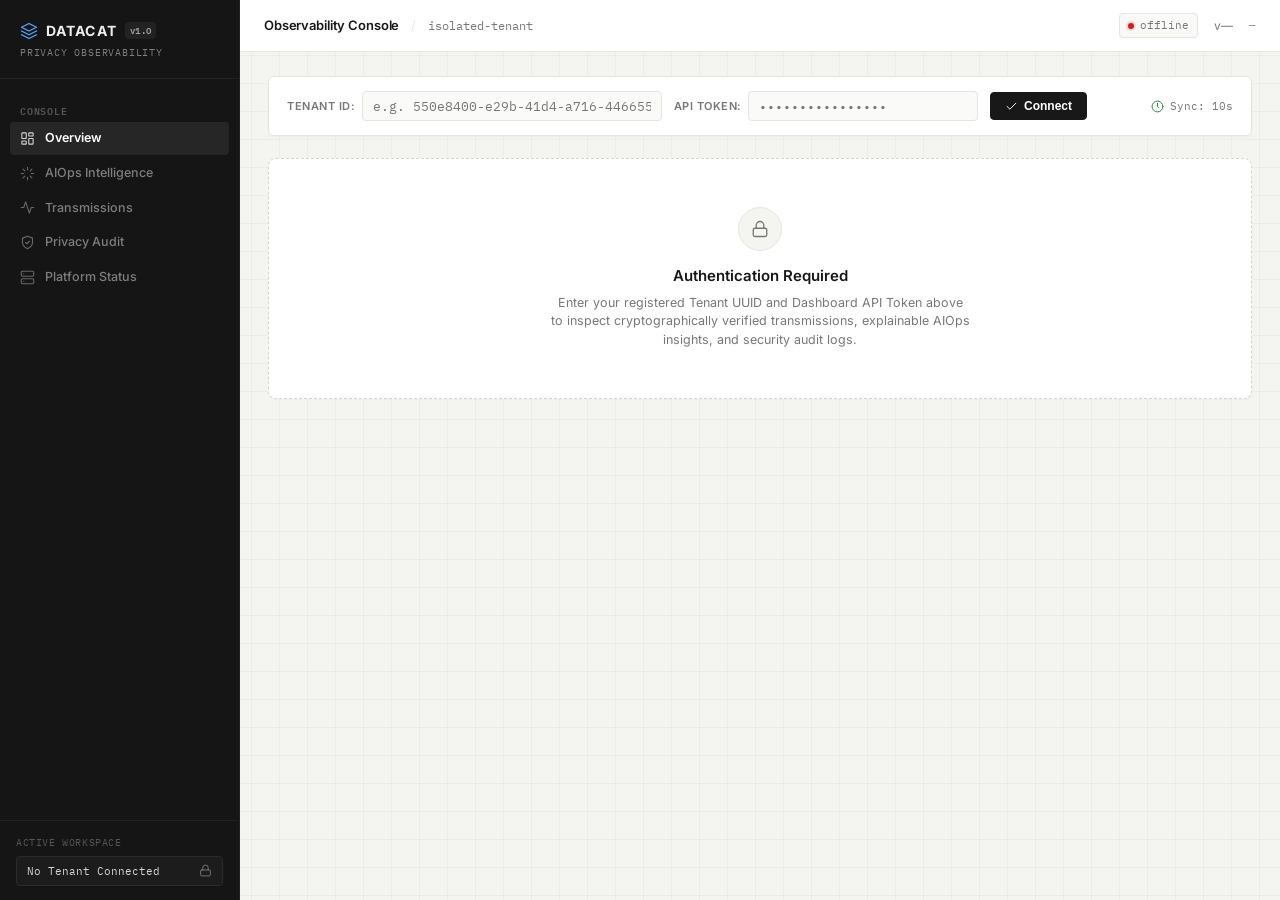
==== commit c35c1de6: "feat(aiops): implement explainable AIOps anomaly detection, correlation and recommendations" ====
--- a/dashboard/index.html
+++ b/dashboard/index.html
@@ -509,6 +509,13 @@
     margin-bottom: 24px;
   }
 
+  .kpi-grid-5 {
+    display: grid;
+    grid-template-columns: repeat(5, 1fr);
+    gap: 12px;
+    margin-bottom: 20px;
+  }
+
   .kpi-card {
     background: var(--bg-card);
     border: 1px solid var(--border-color);
@@ -558,7 +565,7 @@
   .kpi-sig .kpi-value { color: var(--status-error); }
   .kpi-dup .kpi-value { color: var(--status-neutral); }
 
-  /* Section B — Transmission Integrity Banner */
+  /* Transmission Integrity Banner */
   .integrity-strip {
     background: var(--bg-card);
     border: 1px solid var(--border-color);
@@ -629,7 +636,7 @@
     gap: 4px;
   }
 
-  /* Section C & D — Content Tables */
+  /* Content Tables */
   .table-card {
     background: var(--bg-card);
     border: 1px solid var(--border-color);
@@ -771,7 +778,7 @@
     cursor: not-allowed;
   }
 
-  /* Section D — Rejection Incident List */
+  /* Incidents & AIOps Cards */
   .incident-list-wrap {
     display: flex;
     flex-direction: column;
@@ -792,12 +799,11 @@
     gap: 16px;
   }
 
-  .incident-row.reason-hash {
-    border-left-color: var(--status-warning);
-  }
-  .incident-row.reason-dup {
-    border-left-color: var(--status-neutral);
-  }
+  .incident-row.reason-hash { border-left-color: var(--status-warning); }
+  .incident-row.reason-dup { border-left-color: var(--status-neutral); }
+  .incident-row.sev-critical { border-left-color: var(--status-error); }
+  .incident-row.sev-high { border-left-color: #D97706; }
+  .incident-row.sev-medium { border-left-color: var(--status-warning); }
 
   .incident-body {
     flex: 1;
@@ -809,13 +815,14 @@
     align-items: center;
     gap: 8px;
     margin-bottom: 4px;
+    flex-wrap: wrap;
   }
 
   .incident-id {
     font-family: var(--font-mono);
     font-size: 11.5px;
     color: var(--text-primary);
-    font-weight: 500;
+    font-weight: 600;
   }
 
   .incident-meta-line {
@@ -824,6 +831,7 @@
     display: flex;
     align-items: center;
     gap: 12px;
+    flex-wrap: wrap;
   }
 
   .incident-time {
@@ -833,7 +841,34 @@
     white-space: nowrap;
   }
 
-  /* Section E — Platform Status */
+  /* AIOps Recommendation Box */
+  .recommendation-box {
+    margin-top: 10px;
+    background: #FAF9F5;
+    border: 1px solid #EBE8DE;
+    border-radius: var(--radius-sm);
+    padding: 10px 14px;
+  }
+
+  .recommendation-title {
+    font-size: 10.5px;
+    font-weight: 700;
+    text-transform: uppercase;
+    letter-spacing: 0.05em;
+    color: #4A4A45;
+    display: flex;
+    align-items: center;
+    gap: 5px;
+    margin-bottom: 4px;
+  }
+
+  .recommendation-text {
+    font-size: 12px;
+    color: var(--text-primary);
+    line-height: 1.5;
+  }
+
+  /* Platform Status */
   .platform-card {
     background: var(--bg-card);
     border: 1px solid var(--border-color);
@@ -879,16 +914,10 @@
 
   /* Responsive Rules */
   @media (max-width: 1180px) {
-    .kpi-grid {
-      grid-template-columns: repeat(3, 1fr);
-    }
-    .integrity-strip {
-      grid-template-columns: 1fr;
-      gap: 14px;
-    }
-    .platform-card {
-      grid-template-columns: repeat(2, 1fr);
-    }
+    .kpi-grid { grid-template-columns: repeat(3, 1fr); }
+    .kpi-grid-5 { grid-template-columns: repeat(3, 1fr); }
+    .integrity-strip { grid-template-columns: 1fr; gap: 14px; }
+    .platform-card { grid-template-columns: repeat(2, 1fr); }
   }
 
   @media (max-width: 860px) {
@@ -899,28 +928,14 @@
       border-right: none;
       border-bottom: 1px solid var(--sidebar-border);
     }
-    body {
-      flex-direction: column;
-    }
-    .main-wrapper {
-      margin-left: 0;
-    }
-    .kpi-grid {
-      grid-template-columns: repeat(2, 1fr);
-    }
-    #tenant-input, #token-input {
-      width: 100%;
-    }
-    .auth-row {
-      flex-direction: column;
-      align-items: stretch;
-    }
-    .auth-status-chip {
-      margin-left: 0;
-    }
-    .platform-card {
-      grid-template-columns: 1fr;
-    }
+    body { flex-direction: column; }
+    .main-wrapper { margin-left: 0; }
+    .kpi-grid { grid-template-columns: repeat(2, 1fr); }
+    .kpi-grid-5 { grid-template-columns: repeat(2, 1fr); }
+    #tenant-input, #token-input { width: 100%; }
+    .auth-row { flex-direction: column; align-items: stretch; }
+    .auth-status-chip { margin-left: 0; }
+    .platform-card { grid-template-columns: 1fr; }
   }
 </style>
 </head>
@@ -943,6 +958,10 @@
       <svg class="icon" viewBox="0 0 24 24"><rect width="7" height="9" x="3" y="3" rx="1"/><rect width="7" height="5" x="14" y="3" rx="1"/><rect width="7" height="9" x="14" y="12" rx="1"/><rect width="7" height="5" x="3" y="16" rx="1"/></svg>
       Overview
     </a>
+    <a class="nav-item" href="#sec-aiops" onclick="setActiveNav(this)">
+      <svg class="icon" viewBox="0 0 24 24"><path d="M12 2v4M12 18v4M4.93 4.93l2.83 2.83M16.24 16.24l2.83 2.83M2 12h4M18 12h4M4.93 19.07l2.83-2.83M16.24 7.76l2.83-2.83"/></svg>
+      AIOps Intelligence
+    </a>
     <a class="nav-item" href="#sec-transmissions" onclick="setActiveNav(this)">
       <svg class="icon" viewBox="0 0 24 24"><polyline points="22 12 18 12 15 21 9 3 6 12 2 12"/></svg>
       Transmissions
@@ -950,10 +969,6 @@
     <a class="nav-item" href="#sec-audit" onclick="setActiveNav(this)">
       <svg class="icon" viewBox="0 0 24 24"><path d="M12 22s8-4 8-10V5l-8-3-8 3v7c0 6 8 10 8 10z"/><path d="m9 12 2 2 4-4"/></svg>
       Privacy Audit
-    </a>
-    <a class="nav-item" href="#sec-audit" onclick="setActiveNav(this)">
-      <svg class="icon" viewBox="0 0 24 24"><path d="m21.73 18-8-14a2 2 0 0 0-3.48 0l-8 14A2 2 0 0 0 4 21h16a2 2 0 0 0 1.73-3Z"/><line x1="12" x2="12" y1="9" y2="13"/><line x1="12" x2="12.01" y1="17" y2="17"/></svg>
-      Security Incidents
     </a>
     <a class="nav-item" href="#sec-status" onclick="setActiveNav(this)">
       <svg class="icon" viewBox="0 0 24 24"><rect width="20" height="8" x="2" y="2" rx="2" ry="2"/><rect width="20" height="8" x="2" y="14" rx="2" ry="2"/><line x1="6" x2="6.01" y1="6" y2="6"/><line x1="6" x2="6.01" y1="18" y2="18"/></svg>
@@ -1026,7 +1041,7 @@
       </div>
       <div class="empty-title">Authentication Required</div>
       <div class="empty-desc">
-        Enter your registered Tenant UUID and Dashboard API Token above to inspect cryptographically verified transmissions and security audit logs.
+        Enter your registered Tenant UUID and Dashboard API Token above to inspect cryptographically verified transmissions, explainable AIOps insights, and security audit logs.
       </div>
     </div>
 
@@ -1128,6 +1143,125 @@
           </div>
         </div>
       </div>
+
+      <!-- NEW SECTION: AIOps Intelligence -->
+      <section id="sec-aiops" style="margin-bottom: 28px;">
+        <div class="section-header">
+          <div class="section-title">
+            <svg class="icon icon-sm" viewBox="0 0 24 24"><path d="M12 2v4M12 18v4M4.93 4.93l2.83 2.83M16.24 16.24l2.83 2.83M2 12h4M18 12h4M4.93 19.07l2.83-2.83M16.24 7.76l2.83-2.83"/></svg>
+            Explainable AIOps Intelligence
+          </div>
+          <div class="section-sub">Deterministic Baseline (MAD) · Dynamic Correlation · Diagnostic Guidance</div>
+        </div>
+
+        <!-- A. AIOps Overview KPI -->
+        <div class="kpi-grid-5">
+          <div class="kpi-card">
+            <div class="kpi-top">
+              <span class="kpi-label">Infra Health</span>
+              <span class="kpi-tag" id="aiops-health-tag">STATUS</span>
+            </div>
+            <div class="kpi-value" style="font-size:18px;text-transform:uppercase;" id="aiops-health-val">—</div>
+          </div>
+
+          <div class="kpi-card">
+            <div class="kpi-top">
+              <span class="kpi-label">Hosts Monitored</span>
+              <span class="kpi-tag badge-neutral">HOSTS</span>
+            </div>
+            <div class="kpi-value" id="aiops-hosts-val">0</div>
+          </div>
+
+          <div class="kpi-card">
+            <div class="kpi-top">
+              <span class="kpi-label">Events Analyzed</span>
+              <span class="kpi-tag badge-neutral">SAMPLES</span>
+            </div>
+            <div class="kpi-value" id="aiops-events-val">0</div>
+          </div>
+
+          <div class="kpi-card">
+            <div class="kpi-top">
+              <span class="kpi-label">Anomaly Signals</span>
+              <span class="kpi-tag badge-warning">ANOMALIES</span>
+            </div>
+            <div class="kpi-value" id="aiops-anomalies-val" style="color:var(--status-warning);">0</div>
+          </div>
+
+          <div class="kpi-card">
+            <div class="kpi-top">
+              <span class="kpi-label">Correlated Incidents</span>
+              <span class="kpi-tag badge-error">INCIDENTS</span>
+            </div>
+            <div class="kpi-value" id="aiops-incidents-val" style="color:var(--status-error);">0</div>
+          </div>
+        </div>
+
+        <!-- B. Latest Metric Observations Table -->
+        <div class="table-card" style="margin-bottom: 20px;">
+          <div style="padding:10px 14px;background:#FAFAF8;border-bottom:1px solid var(--border-color);font-size:11.5px;font-weight:600;text-transform:uppercase;letter-spacing:0.05em;color:var(--text-secondary);">
+            Latest Telemetry Observations by Host
+          </div>
+          <div class="table-scroll">
+            <table class="data-table">
+              <thead>
+                <tr>
+                  <th>Host</th>
+                  <th>CPU Usage</th>
+                  <th>Memory</th>
+                  <th>Disk</th>
+                  <th>Latency</th>
+                  <th>Packet Loss</th>
+                  <th>Failed Logins</th>
+                  <th>Last Observed (UTC)</th>
+                </tr>
+              </thead>
+              <tbody id="aiops-metrics-body">
+                <tr><td colspan="8" class="loading-cell">No metric observations yet.</td></tr>
+              </tbody>
+            </table>
+          </div>
+        </div>
+
+        <!-- D. Correlated Incidents & Recommendations -->
+        <div style="margin-bottom: 20px;">
+          <div style="font-size:11.5px;font-weight:600;text-transform:uppercase;letter-spacing:0.05em;color:var(--text-secondary);margin-bottom:8px;">
+            Correlated Incidents &amp; Diagnostic Recommendations
+          </div>
+          <div id="aiops-incidents-container" class="incident-list-wrap">
+            <div class="loading-cell" style="background:#fff;border:1px solid var(--border-color);border-radius:var(--radius-md);">
+              No correlated incidents detected.
+            </div>
+          </div>
+        </div>
+
+        <!-- C. Detected Anomalies Feed -->
+        <div>
+          <div style="font-size:11.5px;font-weight:600;text-transform:uppercase;letter-spacing:0.05em;color:var(--text-secondary);margin-bottom:8px;">
+            Detected Anomaly Signals (MAD Baseline &amp; Thresholds)
+          </div>
+          <div class="table-card">
+            <div class="table-scroll">
+              <table class="data-table">
+                <thead>
+                  <tr>
+                    <th>Host</th>
+                    <th>Metric</th>
+                    <th>Observed</th>
+                    <th>Threshold / Baseline</th>
+                    <th>Severity</th>
+                    <th>Detection Method</th>
+                    <th>Explanation</th>
+                  </tr>
+                </thead>
+                <tbody id="aiops-anomalies-body">
+                  <tr><td colspan="7" class="loading-cell">No anomalies detected.</td></tr>
+                </tbody>
+              </table>
+            </div>
+          </div>
+        </div>
+      </section>
 
       <!-- Section C — Recent Verified Transmissions -->
       <section id="sec-transmissions" style="margin-bottom: 24px;">
@@ -1335,10 +1469,11 @@
 
   try {
     const tid = encodeURIComponent(activeTenant);
-    const [stats, events, incidents] = await Promise.all([
+    const [stats, events, incidents, aiops] = await Promise.all([
       apiFetch(`/api/v1/stats?tenant_id=${tid}`),
       apiFetch(`/api/v1/events?tenant_id=${tid}&limit=${PAGE_SIZE}&offset=${currentPage * PAGE_SIZE}`),
-      apiFetch(`/api/v1/incidents?tenant_id=${tid}&limit=50`)
+      apiFetch(`/api/v1/incidents?tenant_id=${tid}&limit=50`),
+      apiFetch(`/api/v1/aiops/overview?tenant_id=${tid}`)
     ]);
 
     document.getElementById('tenant-prompt').style.display = 'none';
@@ -1366,7 +1501,272 @@
     document.getElementById('rate-crypto-val').textContent = `${cryptoPassRate}%`;
     document.getElementById('rate-crypto-bar').style.width = `${cryptoPassRate}%`;
 
+    // ─────────────────────────────────────────────────────────────
+    // AIOps Intelligence Section Rendering
+    // ─────────────────────────────────────────────────────────────
+    const healthBadge = document.getElementById('aiops-health-badge');
+    const healthVal = document.getElementById('aiops-health-val');
+    const healthTag = document.getElementById('aiops-health-tag');
+
+    healthVal.textContent = aiops.health_status;
+    if (aiops.health_status === 'healthy') {
+      healthVal.style.color = 'var(--status-success)';
+      healthTag.className = 'kpi-tag badge-success';
+      healthTag.textContent = 'HEALTHY';
+    } else if (aiops.health_status === 'critical') {
+      healthVal.style.color = 'var(--status-error)';
+      healthTag.className = 'kpi-tag badge-error';
+      healthTag.textContent = 'CRITICAL';
+    } else if (aiops.health_status === 'degraded') {
+      healthVal.style.color = 'var(--status-warning)';
+      healthTag.className = 'kpi-tag badge-warning';
+      healthTag.textContent = 'DEGRADED';
+    } else {
+      healthVal.style.color = 'var(--status-neutral)';
+      healthTag.className = 'kpi-tag badge-neutral';
+      healthTag.textContent = 'NO DATA';
+    }
+
+    document.getElementById('aiops-hosts-val').textContent = aiops.hosts_monitored;
+    document.getElementById('aiops-events-val').textContent = aiops.events_analyzed;
+    document.getElementById('aiops-anomalies-val').textContent = aiops.anomaly_count;
+    document.getElementById('aiops-incidents-val').textContent = aiops.correlated_incident_count;
+
+    // Latest Metric Observations Table
+    const metricsBody = document.getElementById('aiops-metrics-body');
+    clearElement(metricsBody);
+
+    if (!aiops.latest_metrics || aiops.latest_metrics.length === 0) {
+      const tr = document.createElement('tr');
+      const td = document.createElement('td');
+      td.colSpan = 8;
+      td.className = 'loading-cell';
+      td.textContent = 'No host metric samples recorded yet.';
+      tr.appendChild(td);
+      metricsBody.appendChild(tr);
+    } else {
+      aiops.latest_metrics.forEach(m => {
+        const tr = document.createElement('tr');
+
+        const tdHost = document.createElement('td');
+        tdHost.className = 'mono-id';
+        tdHost.textContent = m.source_host;
+        tr.appendChild(tdHost);
+
+        const tdCpu = document.createElement('td');
+        tdCpu.className = 'mono-id';
+        tdCpu.textContent = m.cpu_usage != null ? `${m.cpu_usage.toFixed(1)}%` : '—';
+        tr.appendChild(tdCpu);
+
+        const tdMem = document.createElement('td');
+        tdMem.className = 'mono-id';
+        tdMem.textContent = m.memory_usage != null ? `${m.memory_usage.toFixed(1)}%` : '—';
+        tr.appendChild(tdMem);
+
+        const tdDisk = document.createElement('td');
+        tdDisk.className = 'mono-id';
+        tdDisk.textContent = m.disk_usage != null ? `${m.disk_usage.toFixed(1)}%` : '—';
+        tr.appendChild(tdDisk);
+
+        const tdLat = document.createElement('td');
+        tdLat.className = 'mono-id';
+        tdLat.textContent = m.network_latency_ms != null ? `${m.network_latency_ms.toFixed(0)} ms` : '—';
+        tr.appendChild(tdLat);
+
+        const tdPkt = document.createElement('td');
+        tdPkt.className = 'mono-id';
+        tdPkt.textContent = m.packet_loss_pct != null ? `${m.packet_loss_pct.toFixed(1)}%` : '—';
+        tr.appendChild(tdPkt);
+
+        const tdLogins = document.createElement('td');
+        tdLogins.className = 'mono-id';
+        tdLogins.textContent = m.failed_login_count != null ? `${m.failed_login_count.toFixed(0)}` : '—';
+        tr.appendChild(tdLogins);
+
+        const tdTs = document.createElement('td');
+        tdTs.className = 'mono-id';
+        tdTs.textContent = (m.latest_timestamp || '').replace('T', ' ').replace('Z', '');
+        tr.appendChild(tdTs);
+
+        metricsBody.appendChild(tr);
+      });
+    }
+
+    // Correlated Incidents & Recommendations Feed
+    const aiopsIncContainer = document.getElementById('aiops-incidents-container');
+    clearElement(aiopsIncContainer);
+
+    if (!aiops.incidents || aiops.incidents.length === 0) {
+      const okDiv = document.createElement('div');
+      okDiv.className = 'loading-cell';
+      okDiv.style.background = '#FFFFFF';
+      okDiv.style.border = '1px solid var(--border-color)';
+      okDiv.style.borderRadius = 'var(--radius-md)';
+      okDiv.style.color = 'var(--status-success)';
+      okDiv.textContent = '✓ No correlated infrastructure incidents detected across active hosts.';
+      aiopsIncContainer.appendChild(okDiv);
+    } else {
+      aiops.incidents.forEach(inc => {
+        const card = document.createElement('div');
+        card.className = 'incident-row';
+        if (inc.severity === 'CRITICAL') card.classList.add('sev-critical');
+        else if (inc.severity === 'HIGH') card.classList.add('sev-high');
+        else card.classList.add('sev-medium');
+
+        const body = document.createElement('div');
+        body.className = 'incident-body';
+
+        const headLine = document.createElement('div');
+        headLine.className = 'incident-header-line';
+
+        const badge = document.createElement('span');
+        badge.className = 'badge';
+        if (inc.severity === 'CRITICAL') badge.classList.add('badge-error');
+        else if (inc.severity === 'HIGH') badge.classList.add('badge-error');
+        else badge.classList.add('badge-warning');
+        badge.textContent = inc.severity;
+        headLine.appendChild(badge);
+
+        const titleSpan = document.createElement('span');
+        titleSpan.className = 'incident-id';
+        titleSpan.textContent = inc.title;
+        headLine.appendChild(titleSpan);
+
+        const hostPill = document.createElement('span');
+        hostPill.className = 'mono-type';
+        hostPill.textContent = inc.source_host;
+        headLine.appendChild(hostPill);
+
+        const countBadge = document.createElement('span');
+        countBadge.className = 'badge badge-neutral';
+        countBadge.textContent = `${inc.signal_count} signals`;
+        headLine.appendChild(countBadge);
+
+        body.appendChild(headLine);
+
+        const explanationDiv = document.createElement('div');
+        explanationDiv.style.fontSize = '12px';
+        explanationDiv.style.color = 'var(--text-secondary)';
+        explanationDiv.style.marginTop = '4px';
+        explanationDiv.textContent = inc.explanation;
+        body.appendChild(explanationDiv);
+
+        if (inc.evidence && inc.evidence.length > 0) {
+          const evList = document.createElement('div');
+          evList.style.display = 'flex';
+          evList.style.flexWrap = 'wrap';
+          evList.style.gap = '6px';
+          evList.style.marginTop = '6px';
+
+          inc.evidence.forEach(evText => {
+            const evChip = document.createElement('span');
+            evChip.className = 'protocol-chip';
+            evChip.textContent = evText;
+            evList.appendChild(evChip);
+          });
+          body.appendChild(evList);
+        }
+
+        // Recommendation Box
+        const recBox = document.createElement('div');
+        recBox.className = 'recommendation-box';
+
+        const recTitle = document.createElement('div');
+        recTitle.className = 'recommendation-title';
+        recTitle.textContent = 'Diagnostic Recommendation:';
+        recBox.appendChild(recTitle);
+
+        const recText = document.createElement('div');
+        recText.className = 'recommendation-text';
+        recText.textContent = inc.suggested_recommendation;
+        recBox.appendChild(recText);
+
+        body.appendChild(recBox);
+        card.appendChild(body);
+
+        const timeCol = document.createElement('div');
+        timeCol.className = 'incident-time';
+        timeCol.style.textAlign = 'right';
+        const startSpan = document.createElement('div');
+        startSpan.textContent = `Start: ${(inc.first_seen || '').replace('T', ' ').replace('Z', '')}`;
+        timeCol.appendChild(startSpan);
+        const endSpan = document.createElement('div');
+        endSpan.textContent = `Last: ${(inc.last_seen || '').replace('T', ' ').replace('Z', '')}`;
+        timeCol.appendChild(endSpan);
+        card.appendChild(timeCol);
+
+        aiopsIncContainer.appendChild(card);
+      });
+    }
+
+    // Detected Anomaly Signals Table
+    const anomaliesBody = document.getElementById('aiops-anomalies-body');
+    clearElement(anomaliesBody);
+
+    if (!aiops.anomalies || aiops.anomalies.length === 0) {
+      const tr = document.createElement('tr');
+      const td = document.createElement('td');
+      td.colSpan = 7;
+      td.className = 'loading-cell';
+      td.textContent = 'No statistical or threshold anomaly signals recorded.';
+      tr.appendChild(td);
+      anomaliesBody.appendChild(tr);
+    } else {
+      aiops.anomalies.slice(0, 30).forEach(a => {
+        const tr = document.createElement('tr');
+
+        const tdHost = document.createElement('td');
+        tdHost.className = 'mono-id';
+        tdHost.textContent = a.source_host;
+        tr.appendChild(tdHost);
+
+        const tdMetric = document.createElement('td');
+        const spanM = document.createElement('span');
+        spanM.className = 'mono-type';
+        spanM.textContent = a.metric_name;
+        tdMetric.appendChild(spanM);
+        tr.appendChild(tdMetric);
+
+        const tdObs = document.createElement('td');
+        tdObs.className = 'mono-id';
+        tdObs.style.fontWeight = '600';
+        tdObs.textContent = a.observed_value;
+        tr.appendChild(tdObs);
+
+        const tdBase = document.createElement('td');
+        tdBase.className = 'mono-id';
+        tdBase.textContent = a.baseline_or_threshold;
+        tr.appendChild(tdBase);
+
+        const tdSev = document.createElement('td');
+        const spanSev = document.createElement('span');
+        spanSev.className = 'badge';
+        if (a.severity === 'CRITICAL') spanSev.classList.add('badge-error');
+        else if (a.severity === 'HIGH') spanSev.classList.add('badge-error');
+        else spanSev.classList.add('badge-warning');
+        spanSev.textContent = a.severity;
+        tdSev.appendChild(spanSev);
+        tr.appendChild(tdSev);
+
+        const tdMethod = document.createElement('td');
+        const spanMethod = document.createElement('span');
+        spanMethod.className = 'badge badge-neutral';
+        spanMethod.textContent = a.detection_method;
+        tdMethod.appendChild(spanMethod);
+        tr.appendChild(tdMethod);
+
+        const tdExp = document.createElement('td');
+        tdExp.style.fontSize = '12px';
+        tdExp.textContent = a.explanation;
+        tr.appendChild(tdExp);
+
+        anomaliesBody.appendChild(tr);
+      });
+    }
+
+    // ─────────────────────────────────────────────────────────────
     // Section C: Transmissions Table (Safe DOM insertion)
+    // ─────────────────────────────────────────────────────────────
     const tbody = document.getElementById('events-body');
     clearElement(tbody);
 
@@ -1444,7 +1844,9 @@
     document.getElementById('btn-prev').disabled = currentPage === 0;
     document.getElementById('btn-next').disabled = (currentPage + 1) >= totalPages;
 
+    // ─────────────────────────────────────────────────────────────
     // Section D: Rejections & Incidents (Safe DOM insertion)
+    // ─────────────────────────────────────────────────────────────
     const incContainer = document.getElementById('incidents-container');
     clearElement(incContainer);
 
